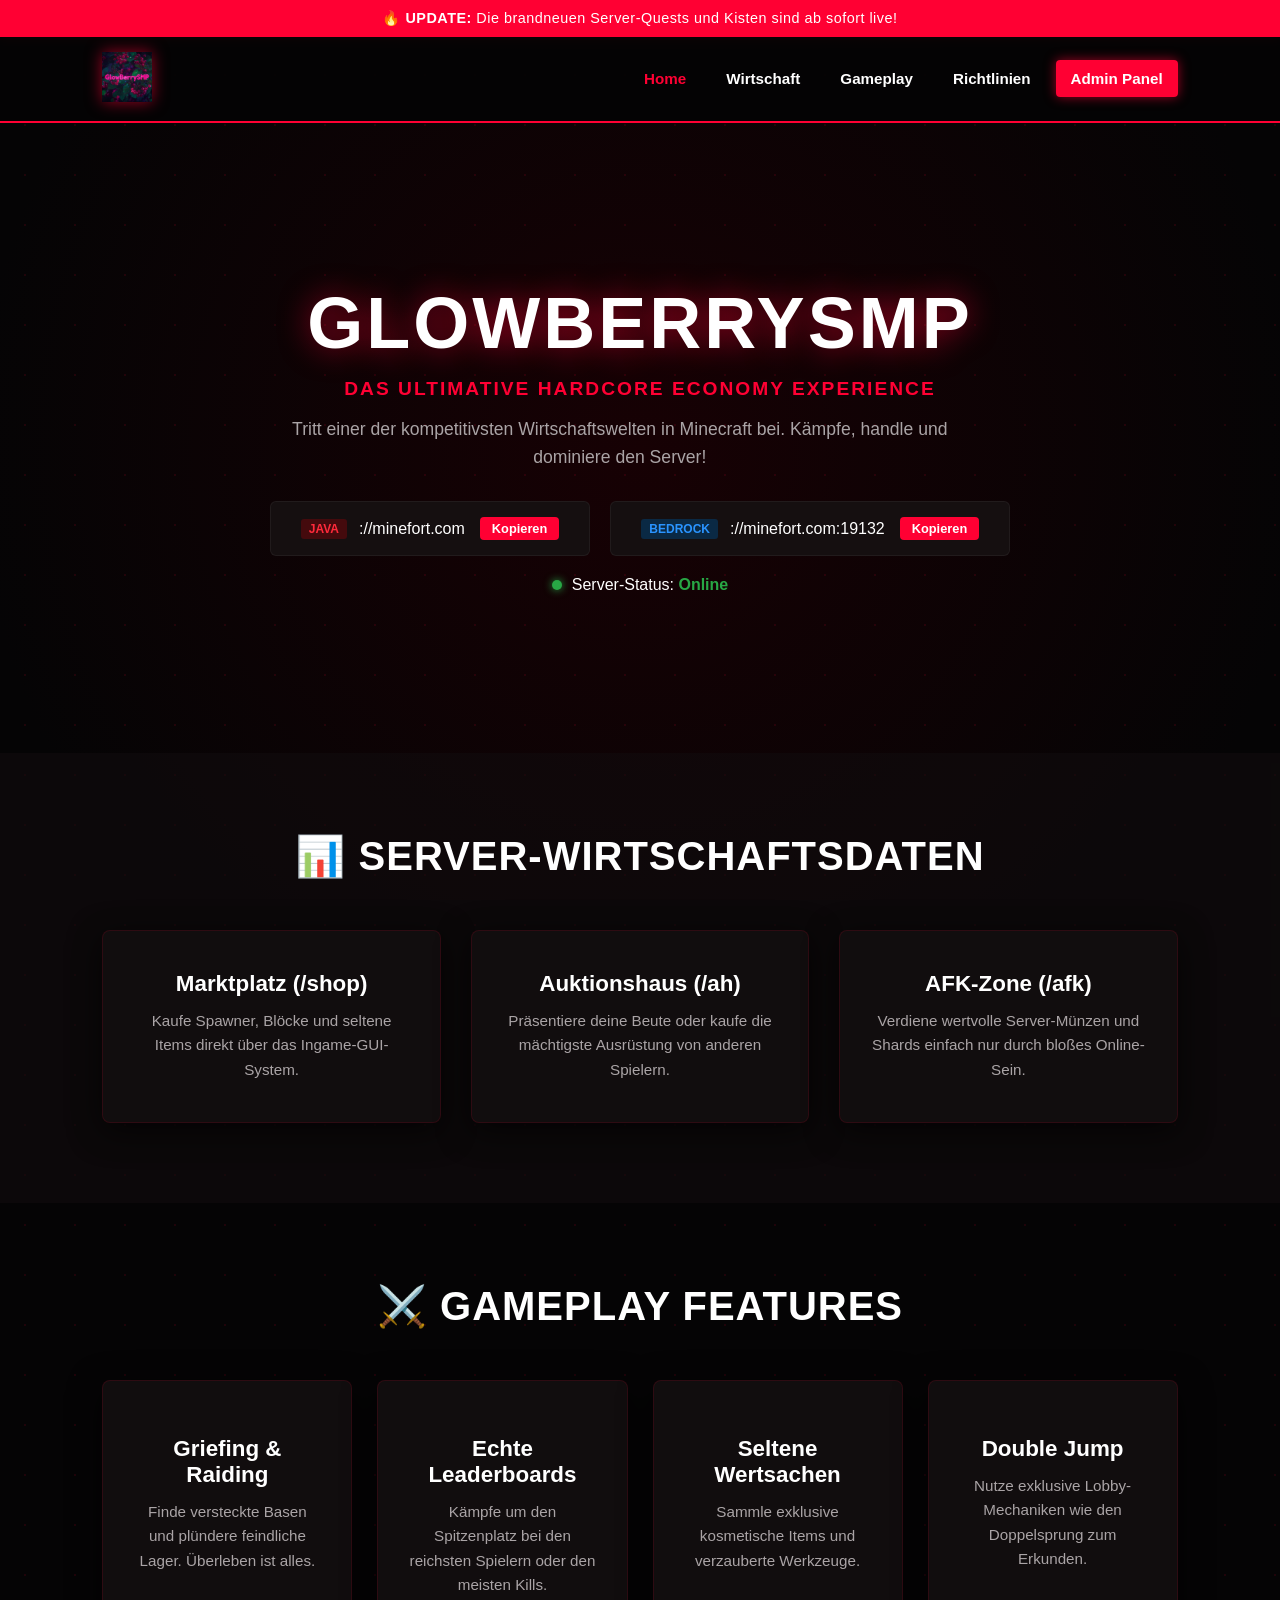
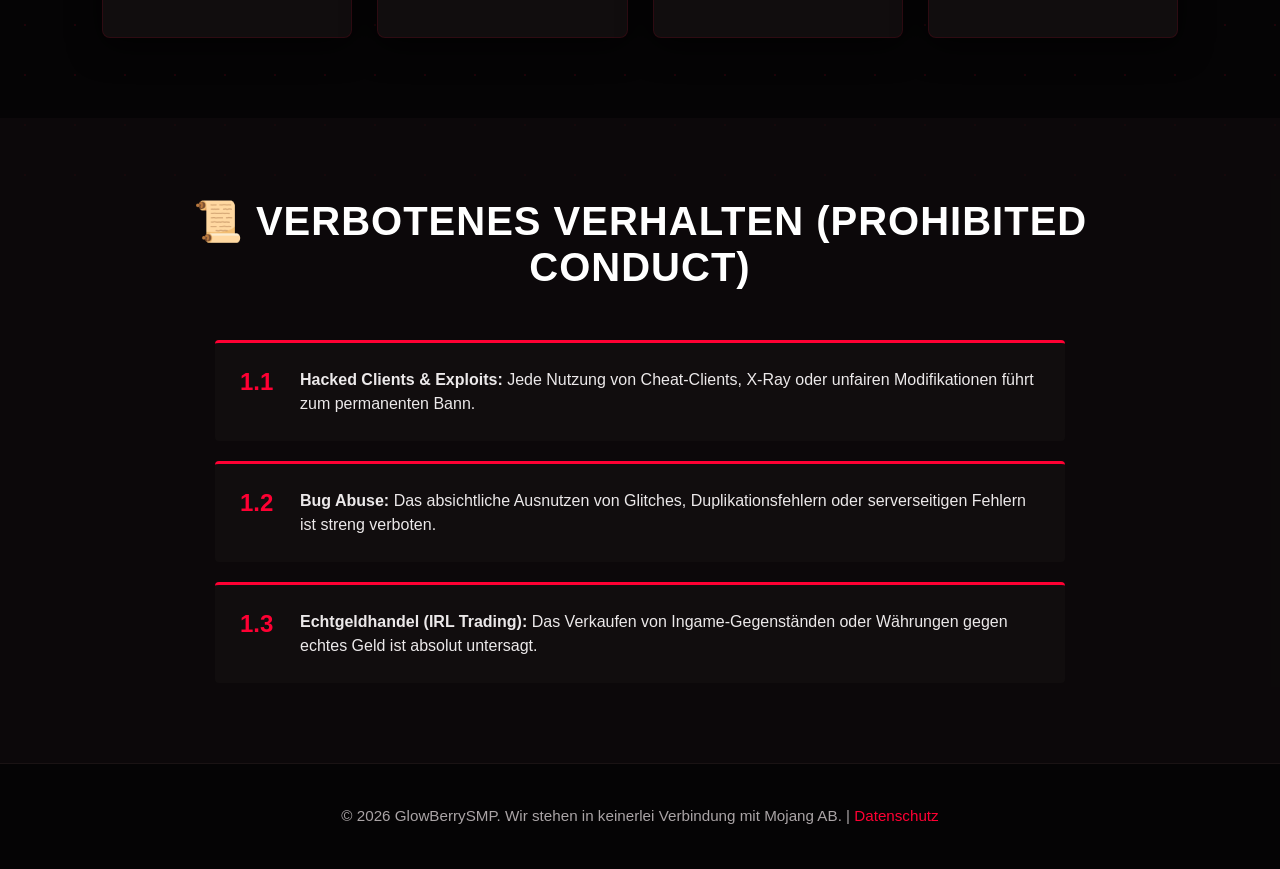
==== index.html @ 07fe0d87 "Update index.html" ====
<!DOCTYPE html>
<html lang="de">
<head>
    <meta charset="UTF-8">
    <meta name="viewport" content="width=device-width, initial-scale=1.0">
    <title>GlowBerrySMP | Offizielle Homepage</title>
    <link rel="shortcut icon" href="logo.png" type="image/png">
    <link rel="stylesheet" href="style.css">
    <link rel="stylesheet" href="https://cloudflare.com">
</head>
<body>

    <div class="bg-animation"></div>

    <!-- Dynamischer Ankündigungs-Banner -->
    <div class="top-announcement" id="liveAnnouncement">
        <span id="announcementText">🔥 <strong>UPDATE:</strong> Die brandneuen Server-Quests und Kisten sind ab sofort live!</span>
    </div>

    <!-- Navigation -->
    <nav class="navbar">
        <div class="logo">
            <img src="logo.png" alt="GlowBerrySMP Logo" class="logo-img">
        </div>
        <ul class="nav-links" id="navLinks">
            <li><a href="#home" class="active"><i class="fas fa-home"></i> Home</a></li>
            <li><a href="#economy"><i class="fas fa-gavel"></i> Wirtschaft</a></li>
            <li><a href="#features"><i class="fas fa-gamepad"></i> Gameplay</a></li>
            <li><a href="#regeln"><i class="fas fa-balance-scale"></i> Richtlinien</a></li>
            <li><a href="admin.html" class="admin-btn"><i class="fas fa-lock"></i> Admin Panel</a></li>
        </ul>
        <div class="menu-toggle" onclick="toggleMenu()"><i class="fas fa-bars"></i></div>
    </nav>

    <!-- Header / Home -->
    <header id="home" class="hero section">
        <div class="hero-content">
            <h1 class="glow-text">GLOWBERRYSMP</h1>
            <p class="subtitle">DAS ULTIMATIVE HARDCORE ECONOMY EXPERIENCE</p>
            <p class="desc">Tritt einer der kompetitivsten Wirtschaftswelten in Minecraft bei. Kämpfe, handle und dominiere den Server!</p>
            
            <div class="ip-container">
                <!-- Java Box -->
                <div class="ip-box" onclick="copyIP('java')">
                    <span class="version-label">JAVA</span>
                    <span id="display-ip-java"><i class="fas fa-desktop"></i> ://minefort.com</span>
                    <span class="copy-badge"><i class="fas fa-copy"></i> Kopieren</span>
                </div>
                
                <!-- Bedrock Box -->
                <div class="ip-box" onclick="copyIP('bedrock')">
                    <span class="version-label mobile-label">BEDROCK</span>
                    <span id="display-ip-bedrock"><i class="fas fa-mobile-alt"></i> ://minefort.com:19132</span>
                    <span class="copy-badge"><i class="fas fa-copy"></i> Kopieren</span>
                </div>
            </div>

            <div class="server-status-badge">
                <span class="status-dot online"></span>
                <span class="status-text">Server-Status: <strong style="color: #28a745;">Online</strong></span>
            </div>
        </div>
    </header>

    <!-- Wirtschaft Section -->
    <section id="economy" class="section bg-dark-eval">
        <h2 class="section-title">📊 Server-Wirtschaftsdaten</h2>
        <div class="grid-3">
            <div class="eco-card glow-card">
                <i class="fas fa-coins eco-icon"></i>
                <h3>Marktplatz (/shop)</h3>
                <p>Kaufe Spawner, Blöcke und seltene Items direkt über das Ingame-GUI-System.</p>
            </div>
            <div class="eco-card glow-card">
                <i class="fas fa-comments-dollar eco-icon"></i>
                <h3>Auktionshaus (/ah)</h3>
                <p>Präsentiere deine Beute oder kaufe die mächtigste Ausrüstung von anderen Spielern.</p>
            </div>
            <div class="eco-card glow-card">
                <i class="fas fa-hourglass-half eco-icon"></i>
                <h3>AFK-Zone (/afk)</h3>
                <p>Verdiene wertvolle Server-Münzen und Shards einfach nur durch bloßes Online-Sein.</p>
            </div>
        </div>
    </section>

    <!-- Gameplay Features -->
    <section id="features" class="section">
        <h2 class="section-title">⚔️ Gameplay Features</h2>
        <div class="grid-4">
            <div class="feature-card glow-card">
                <div class="icon-wrap"><i class="fas fa-skull"></i></div>
                <h3>Griefing & Raiding</h3>
                <p>Finde versteckte Basen und plündere feindliche Lager. Überleben ist alles.</p>
            </div>
            <div class="feature-card glow-card">
                <div class="icon-wrap"><i class="fas fa-crown"></i></div>
                <h3>Echte Leaderboards</h3>
                <p>Kämpfe um den Spitzenplatz bei den reichsten Spielern oder den meisten Kills.</p>
            </div>
            <div class="feature-card glow-card">
                <div class="icon-wrap"><i class="fas fa-gem"></i></div>
                <h3>Seltene Wertsachen</h3>
                <p>Sammle exklusive kosmetische Items und verzauberte Werkzeuge.</p>
            </div>
            <div class="feature-card glow-card">
                <div class="icon-wrap"><i class="fas fa-bolt"></i></div>
                <h3>Double Jump</h3>
                <p>Nutze exklusive Lobby-Mechaniken wie den Doppelsprung zum Erkunden.</p>
            </div>
        </div>
    </section>

    <!-- Richtlinien -->
    <section id="regeln" class="section bg-dark-eval">
        <h2 class="section-title">📜 Verbotenes Verhalten (Prohibited Conduct)</h2>
        <div class="law-list" id="liveRulesContainer">
            <div class="law-item">
                <div class="law-num">1.1</div>
                <div class="law-text"><strong>Hacked Clients & Exploits:</strong> Jede Nutzung von Cheat-Clients, X-Ray oder unfairen Modifikationen führt zum permanenten Bann.</div>
            </div>
            <div class="law-item">
                <div class="law-num">1.2</div>
                <div class="law-text"><strong>Bug Abuse:</strong> Das absichtliche Ausnutzen von Glitches, Duplikationsfehlern oder serverseitigen Fehlern ist streng verboten.</div>
            </div>
            <div class="law-item">
                <div class="law-num">1.3</div>
                <div class="law-text"><strong>Echtgeldhandel (IRL Trading):</strong> Das Verkaufen von Ingame-Gegenständen oder Währungen gegen echtes Geld ist absolut untersagt.</div>
            </div>
        </div>
    </section>

    <footer>
        <p>&copy; 2026 GlowBerrySMP. Wir stehen in keinerlei Verbindung mit Mojang AB. | <a href="#">Datenschutz</a></p>
    </footer>

    <script>
        let currentJavaIP = "://minefort.com";
        let currentBedrockIP = "://minefort.com:19132";
        let currentBedrockPort = "19132";

        window.addEventListener('DOMContentLoaded', () => {
            const savedBanner = localStorage.getItem('globalAnnouncement');
            if (savedBanner) { document.getElementById('announcementText').innerHTML = savedBanner; }

            const savedJavaIP = localStorage.getItem('serverJavaIP');
            if (savedJavaIP) { currentJavaIP = savedJavaIP; }
            document.getElementById('display-ip-java').innerHTML = `<i class="fas fa-desktop"></i> ${currentJavaIP}`;

            const savedBedrockIP = localStorage.getItem('serverBedrockIP');
            const savedBedrockPort = localStorage.getItem('serverBedrockPort');
            if (savedBedrockPort) { currentBedrockPort = savedBedrockPort; }
            if (savedBedrockIP) {
                currentBedrockIP = savedBedrockIP + ":" + currentBedrockPort;
            } else {
                currentBedrockIP = "://minefort.com:" + currentBedrockPort;
            }
            document.getElementById('display-ip-bedrock').innerHTML = `<i class="fas fa-mobile-alt"></i> ${currentBedrockIP}`;

            const savedRules = localStorage.getItem('serverRulesText');
            if (savedRules) { renderRules(JSON.parse(savedRules)); }
        });

        function renderRules(rulesArray) {
            const container = document.getElementById('liveRulesContainer');
            container.innerHTML = "";
            rulesArray.forEach((rule, index) => {
                if(rule.trim() !== "") {
                    let num = `1.${index + 1}`;
                    let text = rule;
                    if(rule.includes('|')) {
                        const parts = rule.split('|');
                        num = parts[0].trim();
                        text = parts[1].trim();
                    }
                    container.innerHTML += `
                        <div class="law-item">
                            <div class="law-num">${num}</div>
                            <div class="law-text">${text}</div>
                        </div>`;
                }
            });
        }

        function copyIP(type) {
            let textToCopy = type === 'java' ? currentJavaIP : currentBedrockIP;
            navigator.clipboard.writeText(textToCopy).then(() => {
                const eventTarget = event.currentTarget;
                const badge = eventTarget.querySelector('.copy-badge');
                badge.innerHTML = '<i class="fas fa-check"></i> Kopiert!';
                badge.style.background = '#28a745';
                setTimeout(() => {
                    badge.innerHTML = '<i class="fas fa-copy"></i> Kopieren';
                    badge.style.background = 'var(--primary-color)';
                }, 2000);
            });
        }

        function toggleMenu() { document.getElementById('navLinks').classList.toggle('active'); }
    </script>
</body>
</html>
---- style.css ----
/* --- DONUT-STYLE RED & BLACK GAMING SCHEME --- */
:root {
    --bg-color: #050405;
    --card-color: #110d0e;
    --primary-color: #ff0033; /* Reines, kraftvolles Gaming-Rot */
    --primary-glow: rgba(255, 0, 51, 0.6);
    --text-color: #ffffff;
    --text-muted: #aaa4a6;
}

* {
    margin: 0; padding: 0; box-sizing: border-box;
    font-family: 'Segoe UI', Roboto, Helvetica, Arial, sans-serif;
    scroll-behavior: smooth;
}

body { background-color: var(--bg-color); color: var(--text-color); overflow-x: hidden; }

/* DonutSMP Top Announcement Banner */
.top-announcement {
    background: var(--primary-color);
    color: #fff;
    text-align: center;
    padding: 10px 20px;
    font-size: 0.9rem;
    font-weight: 500;
    box-shadow: 0 2px 10px var(--primary-glow);
    letter-spacing: 0.5px;
}

/* Animierter Partikel-Hintergrund */
.bg-animation {
    position: fixed; top: 0; left: 0; width: 100%; height: 100%; z-index: -1;
    background: radial-gradient(circle at 50% 50%, #170104 0%, var(--bg-color) 85%);
}
.bg-animation::before {
    content: ''; position: absolute; width: 200%; height: 200%;
    background-image: radial-gradient(rgba(255, 0, 51, 0.1) 1.5px, transparent 0);
    background-size: 50px 50px; animation: moveBg 40s linear infinite;
}
@keyframes moveBg { 0% { transform: translate(0,0); } 100% { transform: translate(-50px, -50px); } }

/* Rote Glow & Titel-Effekte */
.glow-text { text-shadow: 0 0 30px var(--primary-glow); font-size: 4.5rem; font-weight: 900; letter-spacing: 3px; }
.glow-card {
    background: var(--card-color); border: 1px solid rgba(255, 0, 51, 0.12);
    box-shadow: 0 8px 32px rgba(0,0,0,0.7); transition: all 0.3s ease;
}
.glow-card:hover { border-color: var(--primary-color); box-shadow: 0 0 25px var(--primary-glow); transform: translateY(-5px); }

/* Navigation */
.navbar {
    display: flex; justify-content: space-between; align-items: center;
    padding: 15px 8%; background: rgba(5, 4, 5, 0.94);
    border-bottom: 2px solid var(--primary-color); position: sticky; top: 0; z-index: 100;
}
.logo-img { height: 50px; width: auto; filter: drop-shadow(0 0 8px var(--primary-glow)); }
.nav-links { display: flex; list-style: none; align-items: center; gap: 10px; }
.nav-links li a { color: var(--text-color); text-decoration: none; padding: 10px 15px; font-weight: 600; transition: 0.3s; font-size: 0.95rem; }
.nav-links li a:hover, .nav-links li a.active { color: var(--primary-color); }
.admin-btn { background: var(--primary-color); border-radius: 4px; box-shadow: 0 0 12px var(--primary-glow); }
.menu-toggle { display: none; font-size: 24px; cursor: pointer; }

/* Hero-Bereich */
.hero { height: 70vh; display: flex; align-items: center; justify-content: center; text-align: center; }
.subtitle { color: var(--primary-color); font-weight: 800; font-size: 1.2rem; margin: 10px 0; letter-spacing: 2px; }
.desc { color: var(--text-muted); margin-bottom: 30px; font-size: 1.1rem; max-width: 700px; }

/* IP Box Layout */
.ip-container { display: flex; gap: 20px; justify-content: center; flex-wrap: wrap; margin-bottom: 20px; }
.ip-box {
    background: #150f10; padding: 15px 30px; border-radius: 6px;
    display: inline-flex; align-items: center; cursor: pointer; border: 1px solid rgba(255,255,255,0.05); transition: 0.3s;
}
.ip-box:hover { border-color: var(--primary-color); background: #1f1618; }
.version-label { background: #440a0d; color: #ff2a3b; padding: 3px 8px; border-radius: 3px; font-size: 0.75rem; font-weight: bold; margin-right: 12px; }
.version-label.mobile-label { background: #0a2944; color: #2a94ff; }
.copy-badge { background: var(--primary-color); padding: 4px 12px; border-radius: 4px; margin-left: 15px; font-size: 0.8rem; font-weight: bold; }
.server-status-badge { margin-top: 20px; display: flex; justify-content: center; align-items: center; gap: 10px; }
.status-dot.online { width: 10px; height: 10px; background: #28a745; border-radius: 50%; box-shadow: 0 0 8px #28a745; }

/* Grids & Sektionen */
.section { padding: 80px 8%; }
.bg-dark-eval { background: rgba(17, 13, 14, 0.6); }
.section-title { text-align: center; font-size: 2.5rem; font-weight: 800; margin-bottom: 50px; text-transform: uppercase; letter-spacing: 1px; }
.grid-3 { display: grid; grid-template-columns: repeat(auto-fit, minmax(280px, 1fr)); gap: 30px; }
.grid-4 { display: grid; grid-template-columns: repeat(auto-fit, minmax(220px, 1fr)); gap: 25px; }

/* Wirtschaft & Features */
.eco-card, .feature-card { padding: 40px 30px; border-radius: 8px; text-align: center; }
.eco-icon { font-size: 3rem; color: var(--primary-color); margin-bottom: 20px; filter: drop-shadow(0 0 10px var(--primary-glow)); }
.icon-wrap { font-size: 2.5rem; color: var(--primary-color); margin-bottom: 15px; }
h3 { font-size: 1.4rem; margin-bottom: 12px; font-weight: 700; }
p { color: var(--text-muted); font-size: 0.95rem; line-height: 1.6; }

/* Donut-Style Store Items */
.store-item { padding: 40px 30px; border-radius: 8px; text-align: center; position: relative; }
.store-icon { font-size: 3.5rem; color: var(--primary-color); margin-bottom: 20px; }
.store-badge { position: absolute; top: 15px; right: 15px; background: gold; color: #000; font-size: 0.75rem; font-weight: 900; padding: 3px 8px; border-radius: 3px; text-transform: uppercase; }
.btn-store { width: 100%; margin-top: 25px; background: transparent; border: 2px solid var(--primary-color); box-shadow: none; }
.btn-store:hover { background: var(--primary-color); box-shadow: 0 0 15px var(--primary-glow); }

/* Richtlinien-Liste */
.law-list { max-width: 850px; margin: 0 auto; display: flex; flex-direction: column; gap: 20px; }
.law-item { display: flex; align-items: flex-start; background: var(--card-color); border-top: 3px solid var(--primary-color); padding: 25px; border-radius: 4px; }
.law-num { font-size: 1.5rem; font-weight: 900; color: var(--primary-color); width: 60px; min-width: 60px; }
.law-text { font-size: 1rem; color: #ece9ea; line-height: 1.5; }

/* Buttons & Footer */
.btn { background: var(--primary-color); border: none; color: white; padding: 12px 28px; font-weight: bold; border-radius: 4px; cursor: pointer; text-decoration: none; box-shadow: 0 4px 14px var(--primary-glow); transition: 0.2s; }
.btn:hover { filter: brightness(1.2); }
footer { text-align: center; padding: 40px; border-top: 1px solid #1a1314; color: var(--text-muted); font-size: 0.85rem; }
footer a { color: var(--primary-color); text-decoration: none; }

/* Admin Panel */
.admin-body { display: flex; background: #040304; }
.hidden { display: none !important; }
.login-wrapper { position: fixed; top:0; left:0; width:100vw; height:100vh; background:#050405; display:flex; align-items:center; justify-content:center; z-index:1000; }
.login-box { padding: 40px; border-radius: 6px; width:100%; max-width:400px; text-align:center; }
.input-group { text-align: left; margin: 20px 0; }
.input-group label { display: block; margin-bottom: 8px; color: var(--text-muted); }
.admin-input { width: 100%; padding: 12px; background: #150f10; border: 1px solid rgba(255,255,255,0.08); color: white; border-radius: 4px; margin-bottom: 15px; }
.admin-input:focus { border-color: var(--primary-color); outline: none; box-shadow: 0 0 8px var(--primary-glow); }
.error-text { color: var(--primary-color); margin-top: 15px; font-weight: bold; }
.admin-container { display: flex; width: 100%; min-height: 100vh; }
.admin-sidebar { width: 260px; background: #0e0a0b; padding: 30px 20px; border-right: 1px solid #191213; display: flex; flex-direction: column; }
.sidebar-title { font-size: 20px; font-weight: bold; margin-bottom: 40px; text-align: center; }
.sidebar-title span { color: var(--primary-color); }
.sidebar-menu { list-style: none; flex-grow: 1; }
.sidebar-menu li { padding: 15px; border-radius: 4px; cursor: pointer; margin-bottom: 8px; color: var(--text-muted); transition: 0.2s; }
.sidebar-menu li:hover, .sidebar-menu li.active { background: rgba(255, 0, 51, 0.08); color: white; border-left: 4px solid var(--primary-color); }
.admin-content { flex-grow: 1; padding: 50px; background: #050405; }
.form-container { padding: 30px; border-radius: 6px; max-width: 600px; }

/* Responsive Design */
@media (max-width: 900px) {
    .menu-toggle { display: block; }
    .nav-links {
        display: none; position: absolute; top: 70px; left: 0; width: 100%;
        background: #050405; flex-direction: column; text-align: center; padding: 20px 0;
        border-bottom: 2px solid var(--primary-color);
    }
    .nav-links.active { display: flex; }
    .glow-text { font-size: 2.8rem; }
    .admin-container { flex-direction: column; }
    .admin-sidebar { width: 100%; min-height: auto; }
}


---

### 🎨 Wichtig: CSS-Ergänzung am Ende der `style.css` anfügen
Damit das neue, integrierte Admin-Fenster perfekt dargestellt wird, kopiere bitte diese Zeilen und füge sie **ganz unten am Ende deiner bestehenden `style.css`** hinzu:

```css
/* --- LIVE ADMIN OVERLAY SYSTEM --- */
.modal-overlay {
    position: fixed; top: 0; left: 0; width: 100vw; height: 100vh;
    background: rgba(0,0,0,0.85); backdrop-filter: blur(10px);
    display: none; align-items: center; justify-content: center; z-index: 2000;
}
.modal-close {
    position: absolute; top: 15px; right: 20px; font-size: 30px;
    color: var(--text-muted); cursor: pointer; transition: 0.2s;
}
.modal-close:hover { color: var(--primary-color); }
.modal-dashboard {
    width: 90%; max-width: 850px; padding: 45px; border-radius: 8px; position: relative;
}
.admin-grid {
    display: grid; grid-template-columns: 200px 1fr; gap: 30px; margin-top: 25px;
}
.admin-panel-menu {
    display: flex; flex-direction: column; gap: 10px; border-right: 1px solid rgba(255,255,255,0.05); padding-right: 20px;
}
.admin-menu-btn {
    background: #151112; border: 1px solid rgba(255,255,255,0.05); color: var(--text-muted);
    padding: 12px; border-radius: 4px; cursor: pointer; text-align: left; font-weight: bold; transition: 0.2s;
}
.admin-menu-btn:hover, .admin-menu-btn.active {
    background: var(--primary-color); color: white; border-color: var(--primary-color); box-shadow: 0 0 10px var(--primary-glow);
}
.admin-panel-content h3 { font-size: 1.1rem; color: #fff; margin-bottom: 10px; }
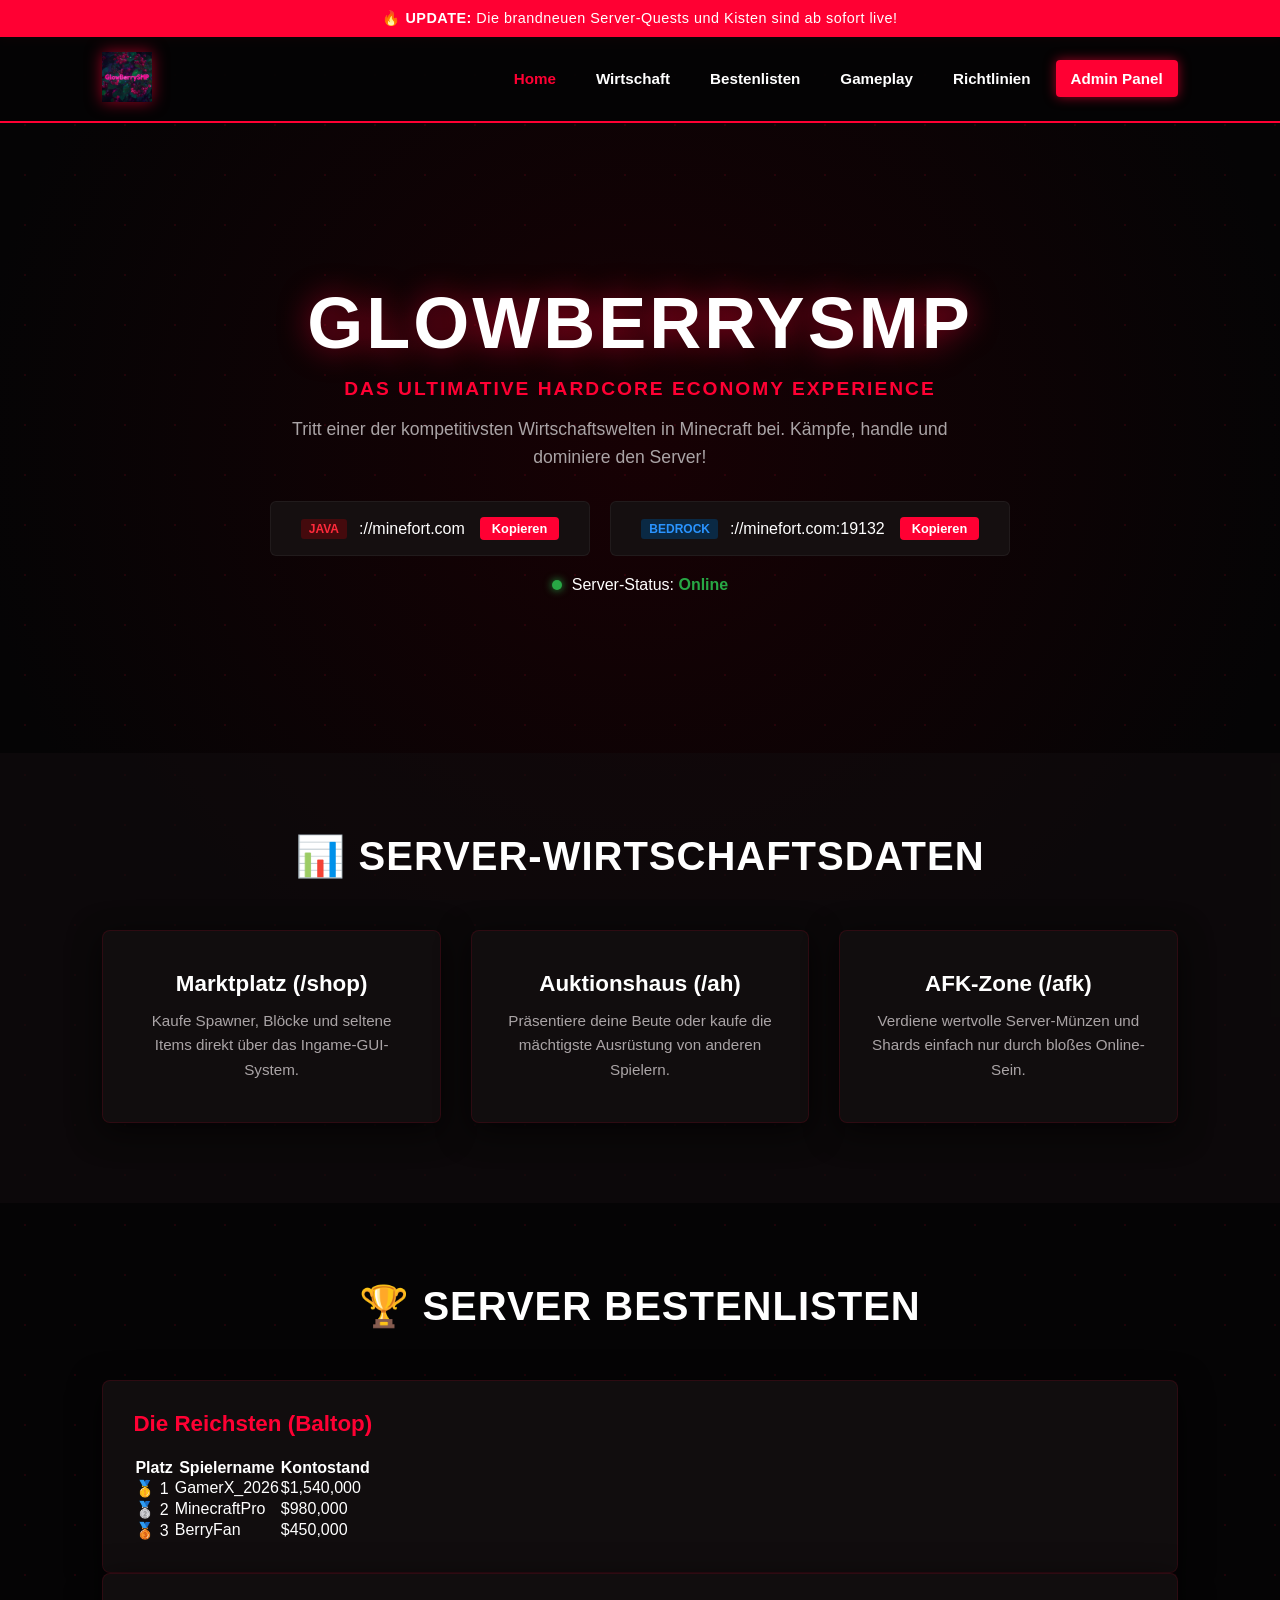
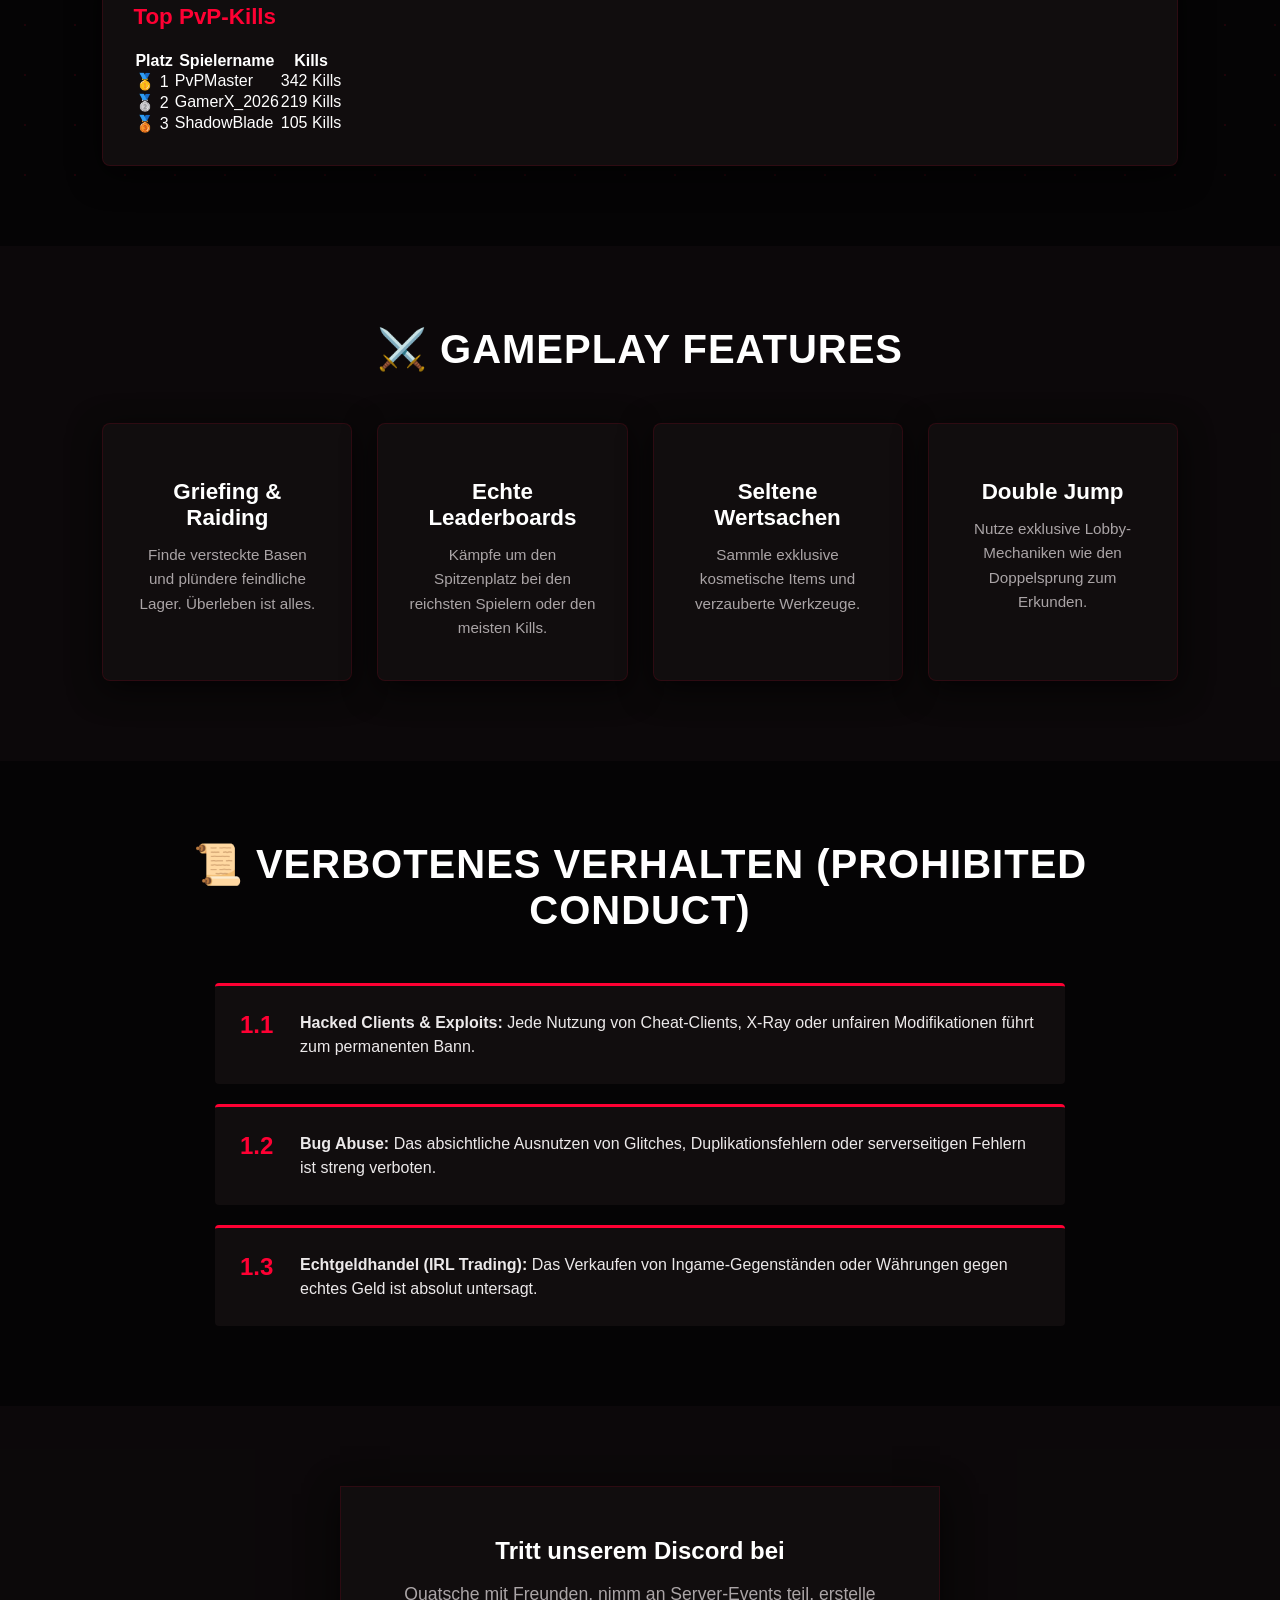
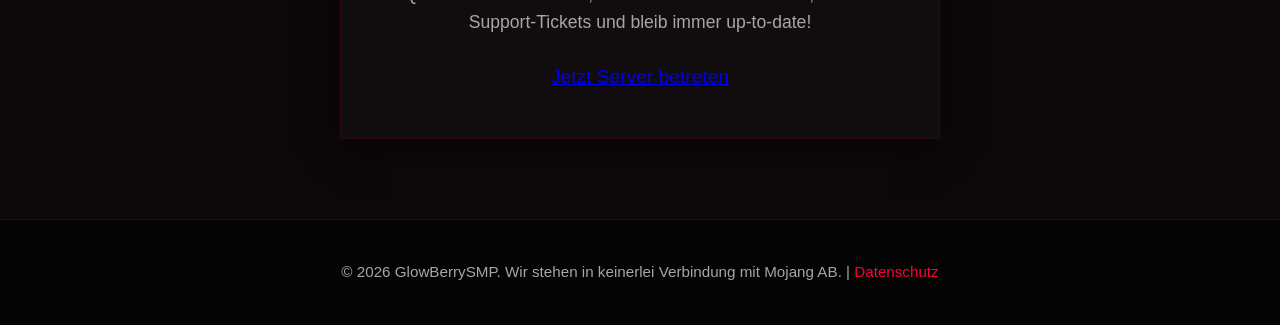
==== commit cee2af83: "Update index.html" ====
--- a/index.html
+++ b/index.html
@@ -25,6 +25,7 @@
         <ul class="nav-links" id="navLinks">
             <li><a href="#home" class="active"><i class="fas fa-home"></i> Home</a></li>
             <li><a href="#economy"><i class="fas fa-gavel"></i> Wirtschaft</a></li>
+            <li><a href="#leaderboards"><i class="fas fa-trophy"></i> Bestenlisten</a></li>
             <li><a href="#features"><i class="fas fa-gamepad"></i> Gameplay</a></li>
             <li><a href="#regeln"><i class="fas fa-balance-scale"></i> Richtlinien</a></li>
             <li><a href="admin.html" class="admin-btn"><i class="fas fa-lock"></i> Admin Panel</a></li>
@@ -84,8 +85,54 @@
         </div>
     </section>
 
+    <!-- 🏆 BRANDNEUE LEADERBOARDS SEKTION (Dynamisch verwaltbar) -->
+    <section id="leaderboards" class="section">
+        <h2 class="section-title">🏆 Server Bestenlisten</h2>
+        <div class="grid-2">
+            <!-- Tabelle 1: Reichste Spieler -->
+            <div class="glow-card" style="padding: 30px; border-radius: 8px;">
+                <h3 style="margin-bottom: 20px; color: var(--primary-color);"><i class="fas fa-money-bill-wave"></i> Die Reichsten (Baltop)</h3>
+                <table class="leaderboard-table">
+                    <thead>
+                        <tr>
+                            <th>Platz</th>
+                            <th>Spielername</th>
+                            <th>Kontostand</th>
+                        </tr>
+                    </thead>
+                    <tbody id="baltop-list">
+                        <!-- Standard-Einträge -->
+                        <tr><td>🥇 1</td><td>GamerX_2026</td><td>$1,540,000</td></tr>
+                        <tr><td>🥈 2</td><td>MinecraftPro</td><td>$980,000</td></tr>
+                        <tr><td>🥉 3</td><td>BerryFan</td><td>$450,000</td></tr>
+                    </tbody>
+                </table>
+            </div>
+
+            <!-- Tabelle 2: Meiste Kills -->
+            <div class="glow-card" style="padding: 30px; border-radius: 8px;">
+                <h3 style="margin-bottom: 20px; color: var(--primary-color);"><i class="fas fa-skull-crossbones"></i> Top PvP-Kills</h3>
+                <table class="leaderboard-table">
+                    <thead>
+                        <tr>
+                            <th>Platz</th>
+                            <th>Spielername</th>
+                            <th>Kills</th>
+                        </tr>
+                    </thead>
+                    <tbody id="killtop-list">
+                        <!-- Standard-Einträge -->
+                        <tr><td>🥇 1</td><td>PvPMaster</td><td>342 Kills</td></tr>
+                        <tr><td>🥈 2</td><td>GamerX_2026</td><td>219 Kills</td></tr>
+                        <tr><td>🥉 3</td><td>ShadowBlade</td><td>105 Kills</td></tr>
+                    </tbody>
+                </table>
+            </div>
+        </div>
+    </section>
+
     <!-- Gameplay Features -->
-    <section id="features" class="section">
+    <section id="features" class="section bg-dark-eval">
         <h2 class="section-title">⚔️ Gameplay Features</h2>
         <div class="grid-4">
             <div class="feature-card glow-card">
@@ -112,7 +159,7 @@
     </section>
 
     <!-- Richtlinien -->
-    <section id="regeln" class="section bg-dark-eval">
+    <section id="regeln" class="section">
         <h2 class="section-title">📜 Verbotenes Verhalten (Prohibited Conduct)</h2>
         <div class="law-list" id="liveRulesContainer">
             <div class="law-item">
@@ -130,6 +177,16 @@
         </div>
     </section>
 
+    <!-- Discord Sektion (DEIN ECHTER LINK FEST VERKNÜPFT) -->
+    <section id="discord" class="section bg-dark-eval" style="text-align: center;">
+        <div class="discord-widget glow-card" style="max-width: 600px; margin: 0 auto; padding: 50px;">
+            <i class="fab fa-discord fa-5x" style="color: #5865F2; margin-bottom: 20px; filter: drop-shadow(0 0 15px rgba(88,101,242,0.4));"></i>
+            <h2>Tritt unserem Discord bei</h2>
+            <p style="margin: 15px 0 30px; color: var(--text-muted); font-size: 1.1rem;">Quatsche mit Freunden, nimm an Server-Events teil, erstelle Support-Tickets und bleib immer up-to-date!</p>
+            <a href="https://discord.gg" target="_blank" class="discord-btn" style="font-size: 1.2rem; padding: 15px 40px;">Jetzt Server betreten</a>
+        </div>
+    </section>
+
     <footer>
         <p>&copy; 2026 GlowBerrySMP. Wir stehen in keinerlei Verbindung mit Mojang AB. | <a href="#">Datenschutz</a></p>
     </footer>
@@ -140,63 +197,3 @@
         let currentBedrockPort = "19132";
 
         window.addEventListener('DOMContentLoaded', () => {
-            const savedBanner = localStorage.getItem('globalAnnouncement');
-            if (savedBanner) { document.getElementById('announcementText').innerHTML = savedBanner; }
-
-            const savedJavaIP = localStorage.getItem('serverJavaIP');
-            if (savedJavaIP) { currentJavaIP = savedJavaIP; }
-            document.getElementById('display-ip-java').innerHTML = `<i class="fas fa-desktop"></i> ${currentJavaIP}`;
-
-            const savedBedrockIP = localStorage.getItem('serverBedrockIP');
-            const savedBedrockPort = localStorage.getItem('serverBedrockPort');
-            if (savedBedrockPort) { currentBedrockPort = savedBedrockPort; }
-            if (savedBedrockIP) {
-                currentBedrockIP = savedBedrockIP + ":" + currentBedrockPort;
-            } else {
-                currentBedrockIP = "://minefort.com:" + currentBedrockPort;
-            }
-            document.getElementById('display-ip-bedrock').innerHTML = `<i class="fas fa-mobile-alt"></i> ${currentBedrockIP}`;
-
-            const savedRules = localStorage.getItem('serverRulesText');
-            if (savedRules) { renderRules(JSON.parse(savedRules)); }
-        });
-
-        function renderRules(rulesArray) {
-            const container = document.getElementById('liveRulesContainer');
-            container.innerHTML = "";
-            rulesArray.forEach((rule, index) => {
-                if(rule.trim() !== "") {
-                    let num = `1.${index + 1}`;
-                    let text = rule;
-                    if(rule.includes('|')) {
-                        const parts = rule.split('|');
-                        num = parts[0].trim();
-                        text = parts[1].trim();
-                    }
-                    container.innerHTML += `
-                        <div class="law-item">
-                            <div class="law-num">${num}</div>
-                            <div class="law-text">${text}</div>
-                        </div>`;
-                }
-            });
-        }
-
-        function copyIP(type) {
-            let textToCopy = type === 'java' ? currentJavaIP : currentBedrockIP;
-            navigator.clipboard.writeText(textToCopy).then(() => {
-                const eventTarget = event.currentTarget;
-                const badge = eventTarget.querySelector('.copy-badge');
-                badge.innerHTML = '<i class="fas fa-check"></i> Kopiert!';
-                badge.style.background = '#28a745';
-                setTimeout(() => {
-                    badge.innerHTML = '<i class="fas fa-copy"></i> Kopieren';
-                    badge.style.background = 'var(--primary-color)';
-                }, 2000);
-            });
-        }
-
-        function toggleMenu() { document.getElementById('navLinks').classList.toggle('active'); }
-    </script>
-</body>
-</html>
--- a/style.css
+++ b/style.css
@@ -181,3 +181,6 @@
     background: var(--primary-color); color: white; border-color: var(--primary-color); box-shadow: 0 0 10px var(--primary-glow);
 }
 .admin-panel-content h3 { font-size: 1.1rem; color: #fff; margin-bottom: 10px; }
+
+.admin-menu-li { padding: 15px; border-radius: 4px; cursor: pointer; margin-bottom: 8px; color: var(--text-muted); transition: 0.2s; }
+.admin-menu-li:hover, .admin-menu-li.active { background: rgba(255, 0, 51, 0.08); color: white; border-left: 4px solid var(--primary-color); }
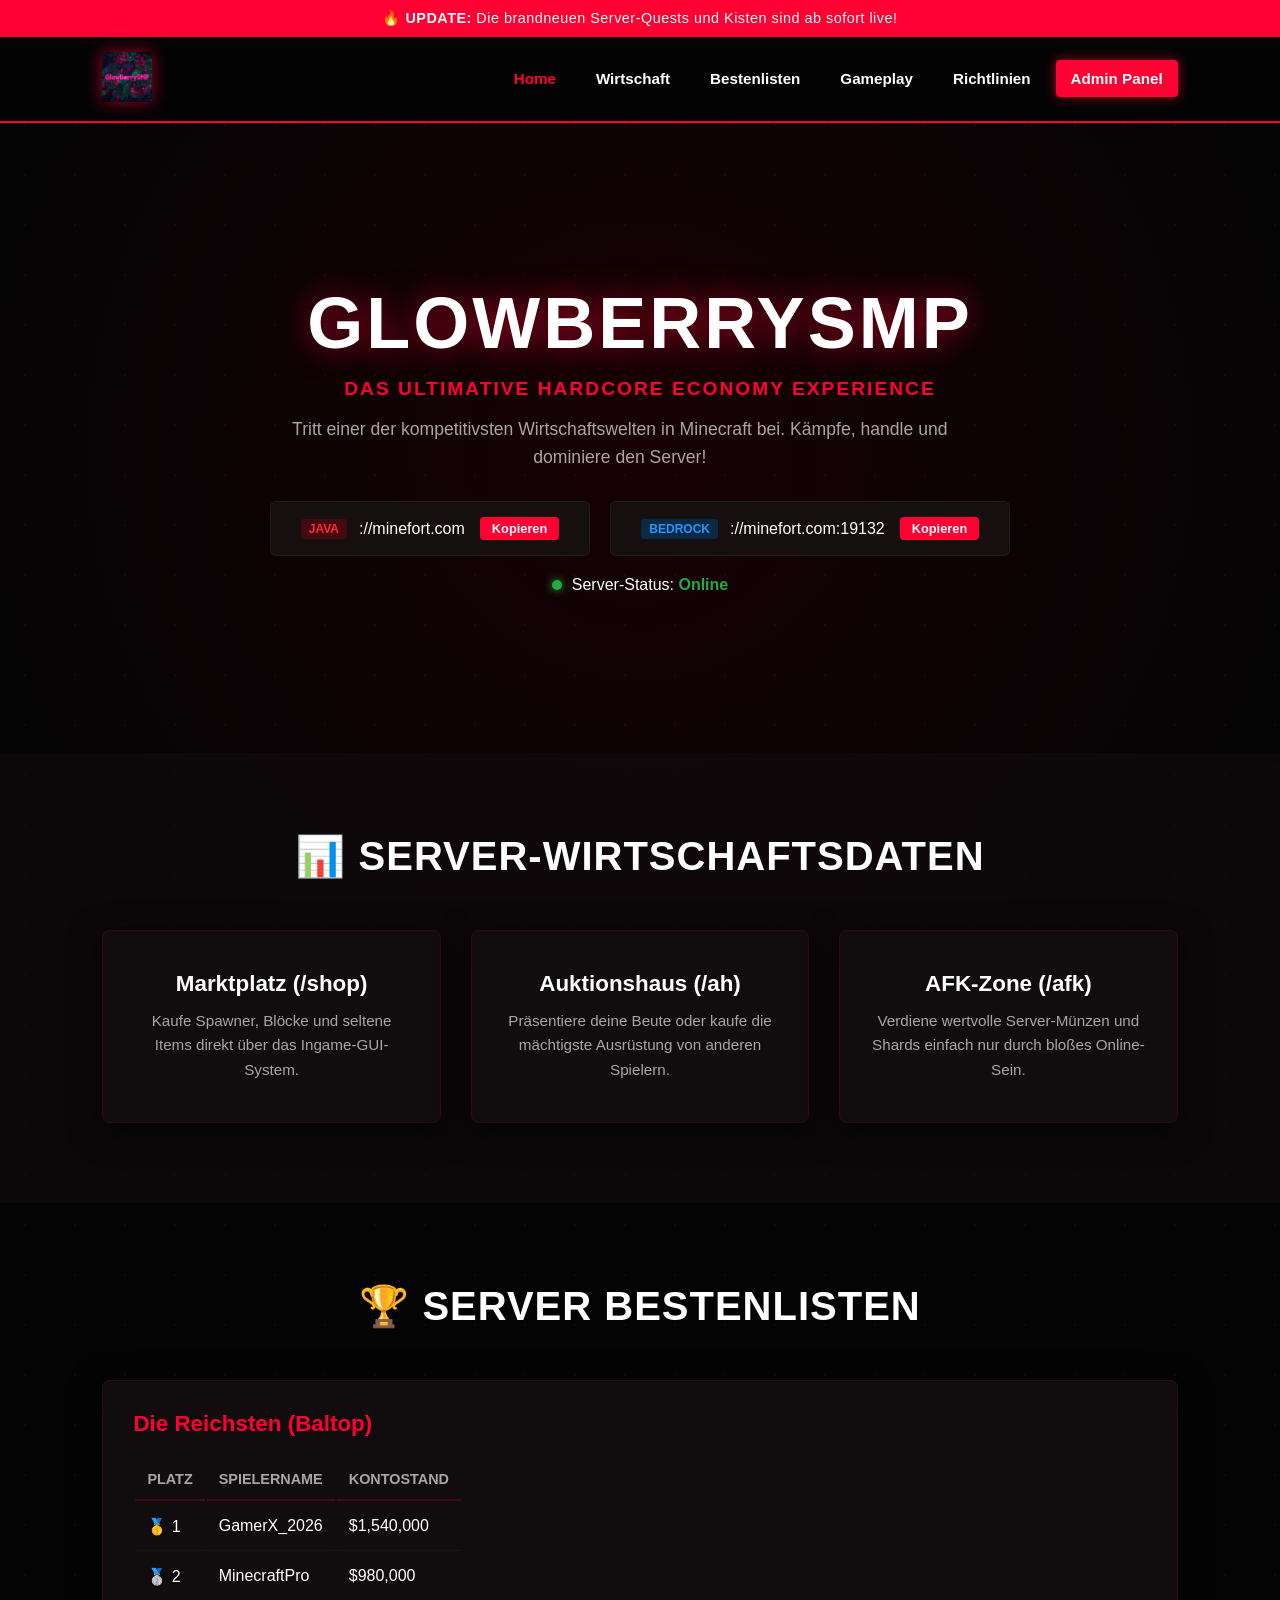
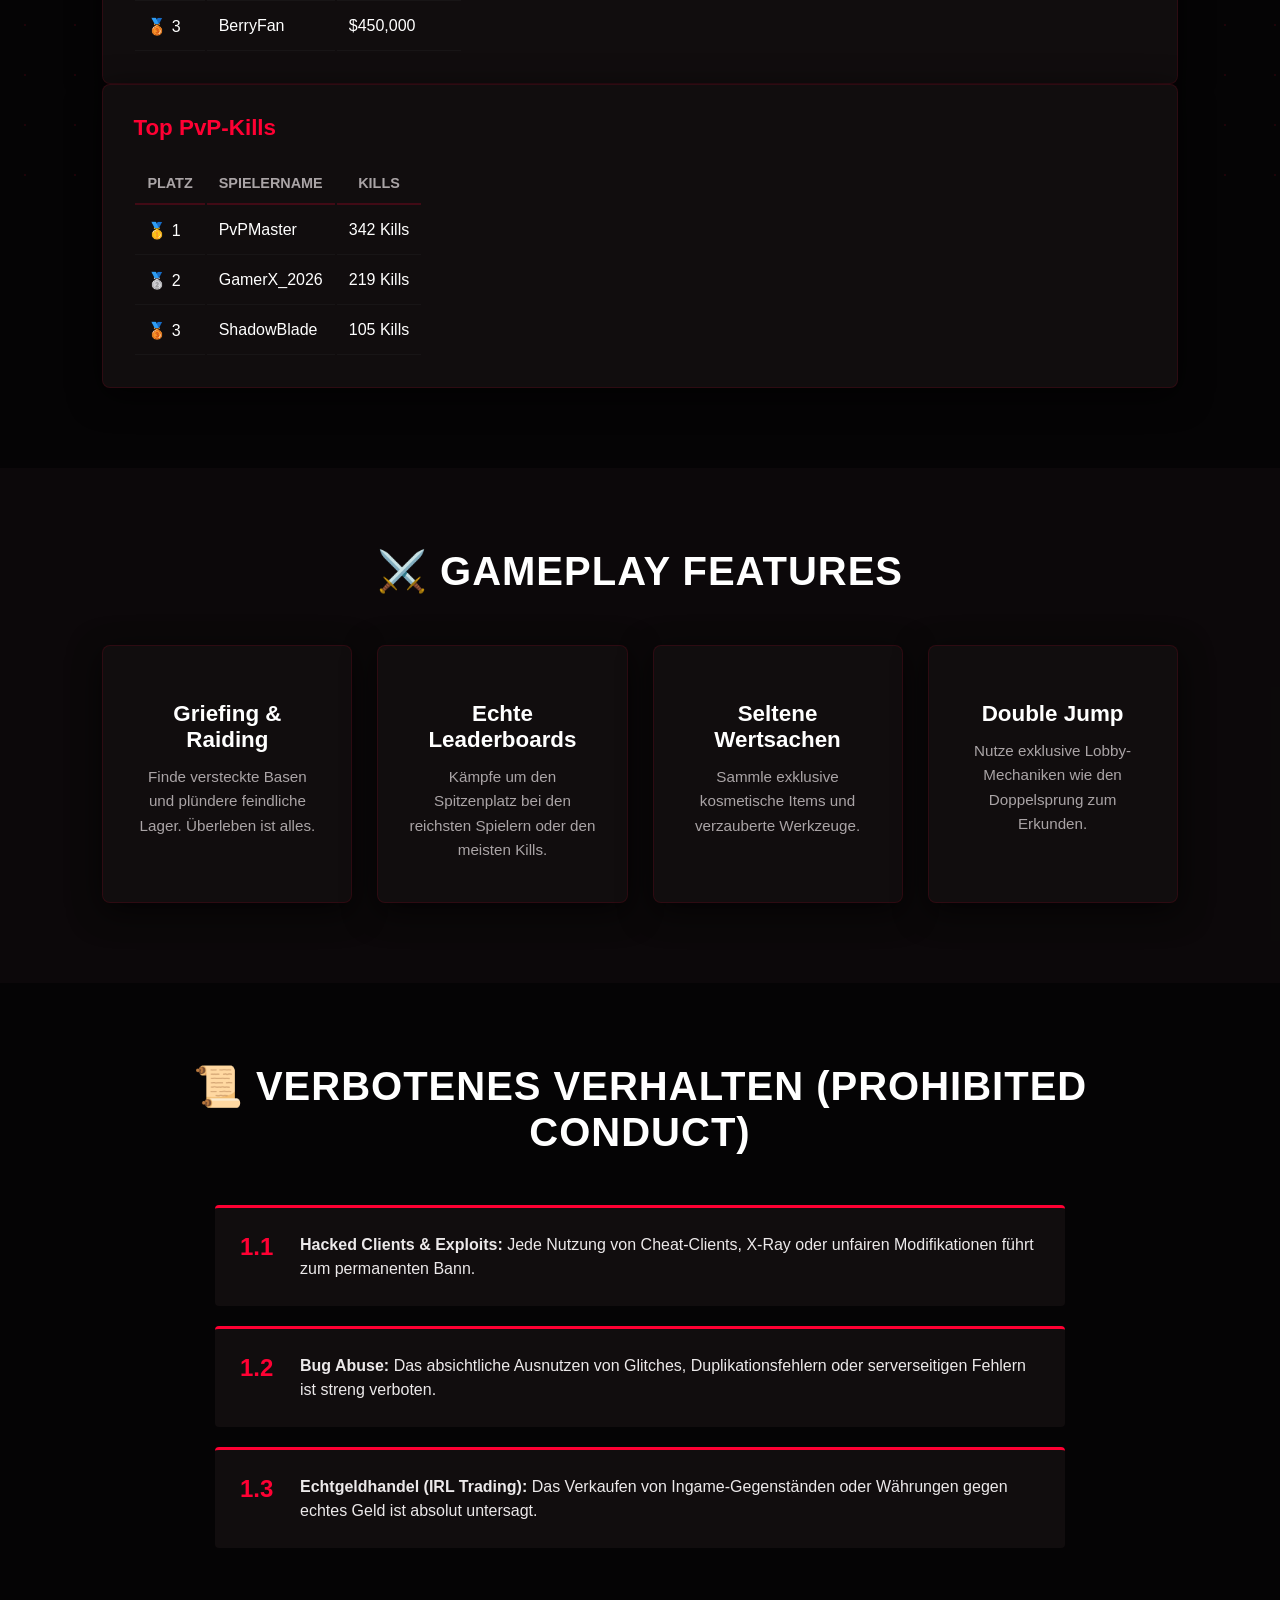
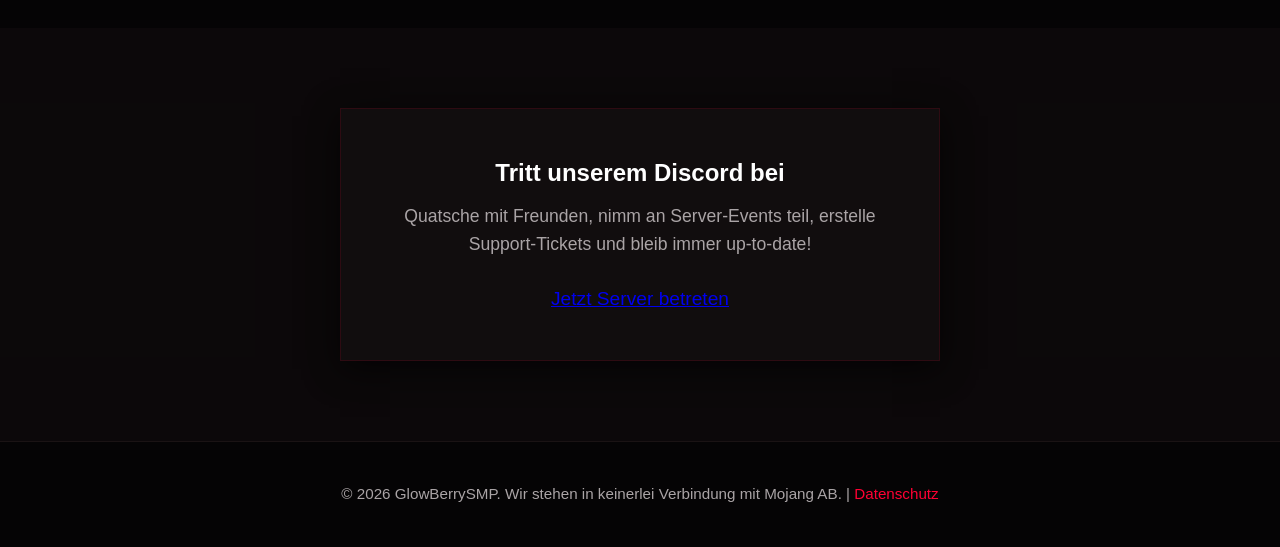
==== commit 09d27e08: "Update index.html" ====
--- a/index.html
+++ b/index.html
@@ -183,7 +183,7 @@
             <i class="fab fa-discord fa-5x" style="color: #5865F2; margin-bottom: 20px; filter: drop-shadow(0 0 15px rgba(88,101,242,0.4));"></i>
             <h2>Tritt unserem Discord bei</h2>
             <p style="margin: 15px 0 30px; color: var(--text-muted); font-size: 1.1rem;">Quatsche mit Freunden, nimm an Server-Events teil, erstelle Support-Tickets und bleib immer up-to-date!</p>
-            <a href="https://discord.gg" target="_blank" class="discord-btn" style="font-size: 1.2rem; padding: 15px 40px;">Jetzt Server betreten</a>
+            <a href="discord.gg/YRvDmmNPUN" target="_blank" class="discord-btn" style="font-size: 1.2rem; padding: 15px 40px;">Jetzt Server betreten</a>
         </div>
     </section>
 
--- a/style.css
+++ b/style.css
@@ -184,3 +184,33 @@
 
 .admin-menu-li { padding: 15px; border-radius: 4px; cursor: pointer; margin-bottom: 8px; color: var(--text-muted); transition: 0.2s; }
 .admin-menu-li:hover, .admin-menu-li.active { background: rgba(255, 0, 51, 0.08); color: white; border-left: 4px solid var(--primary-color); }
+
+---
+
+### 🎨 CSS-Ergänzung für die Tabellen
+Füge diese Zeilen für die schicken Tabellenzeilen einfach **ganz unten am Ende deiner `style.css`** auf GitHub an:
+
+```css
+/* --- LEADERBOARD DESIGN --- */
+.leaderboard-table {
+    width: 100%;
+    border-collapse: collapse;
+    margin-top: 10px;
+    text-align: left;
+}
+.leaderboard-table th {
+    padding: 12px;
+    color: var(--text-muted);
+    border-bottom: 2px solid rgba(255, 0, 51, 0.2);
+    font-size: 0.9rem;
+    text-transform: uppercase;
+}
+.leaderboard-table td {
+    padding: 14px 12px;
+    border-bottom: 1px solid rgba(255, 255, 255, 0.03);
+    font-size: 1rem;
+    font-weight: 500;
+}
+.leaderboard-table tr:hover {
+    background: rgba(255, 0, 51, 0.03);
+}
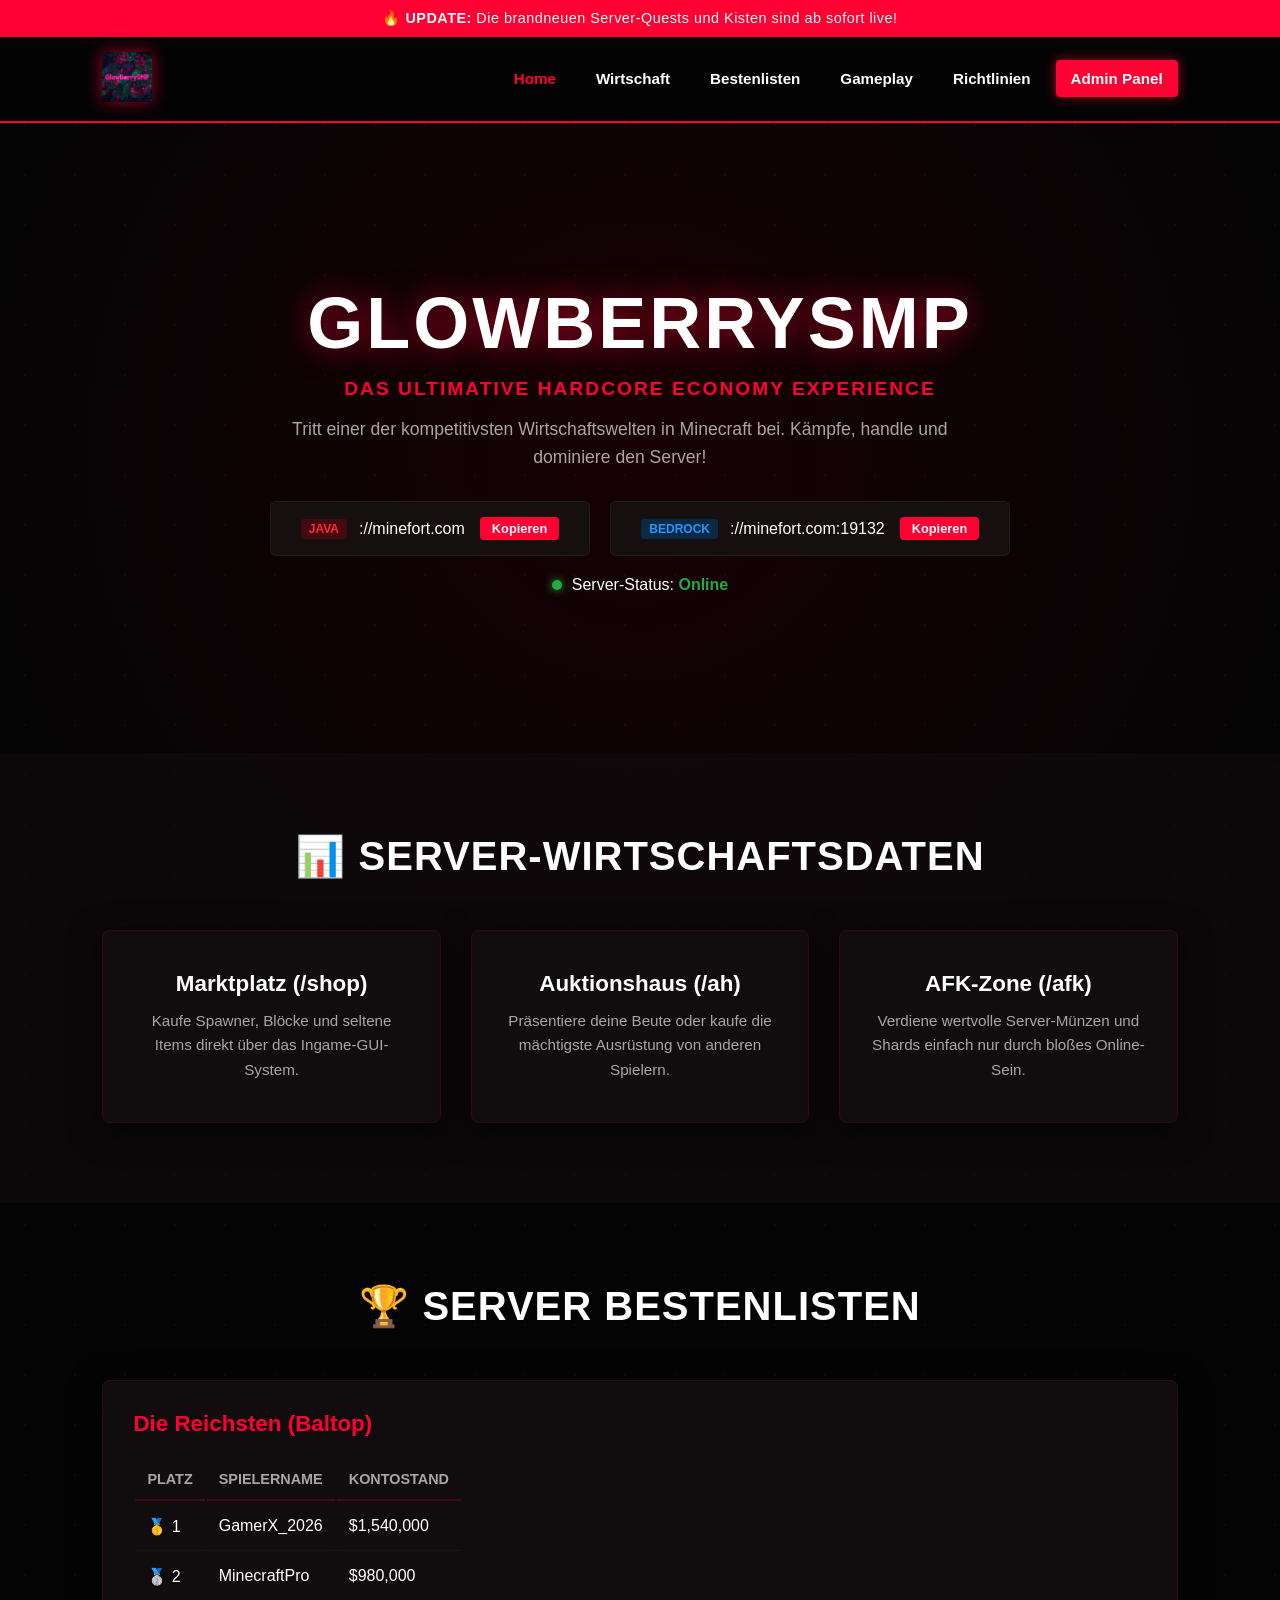
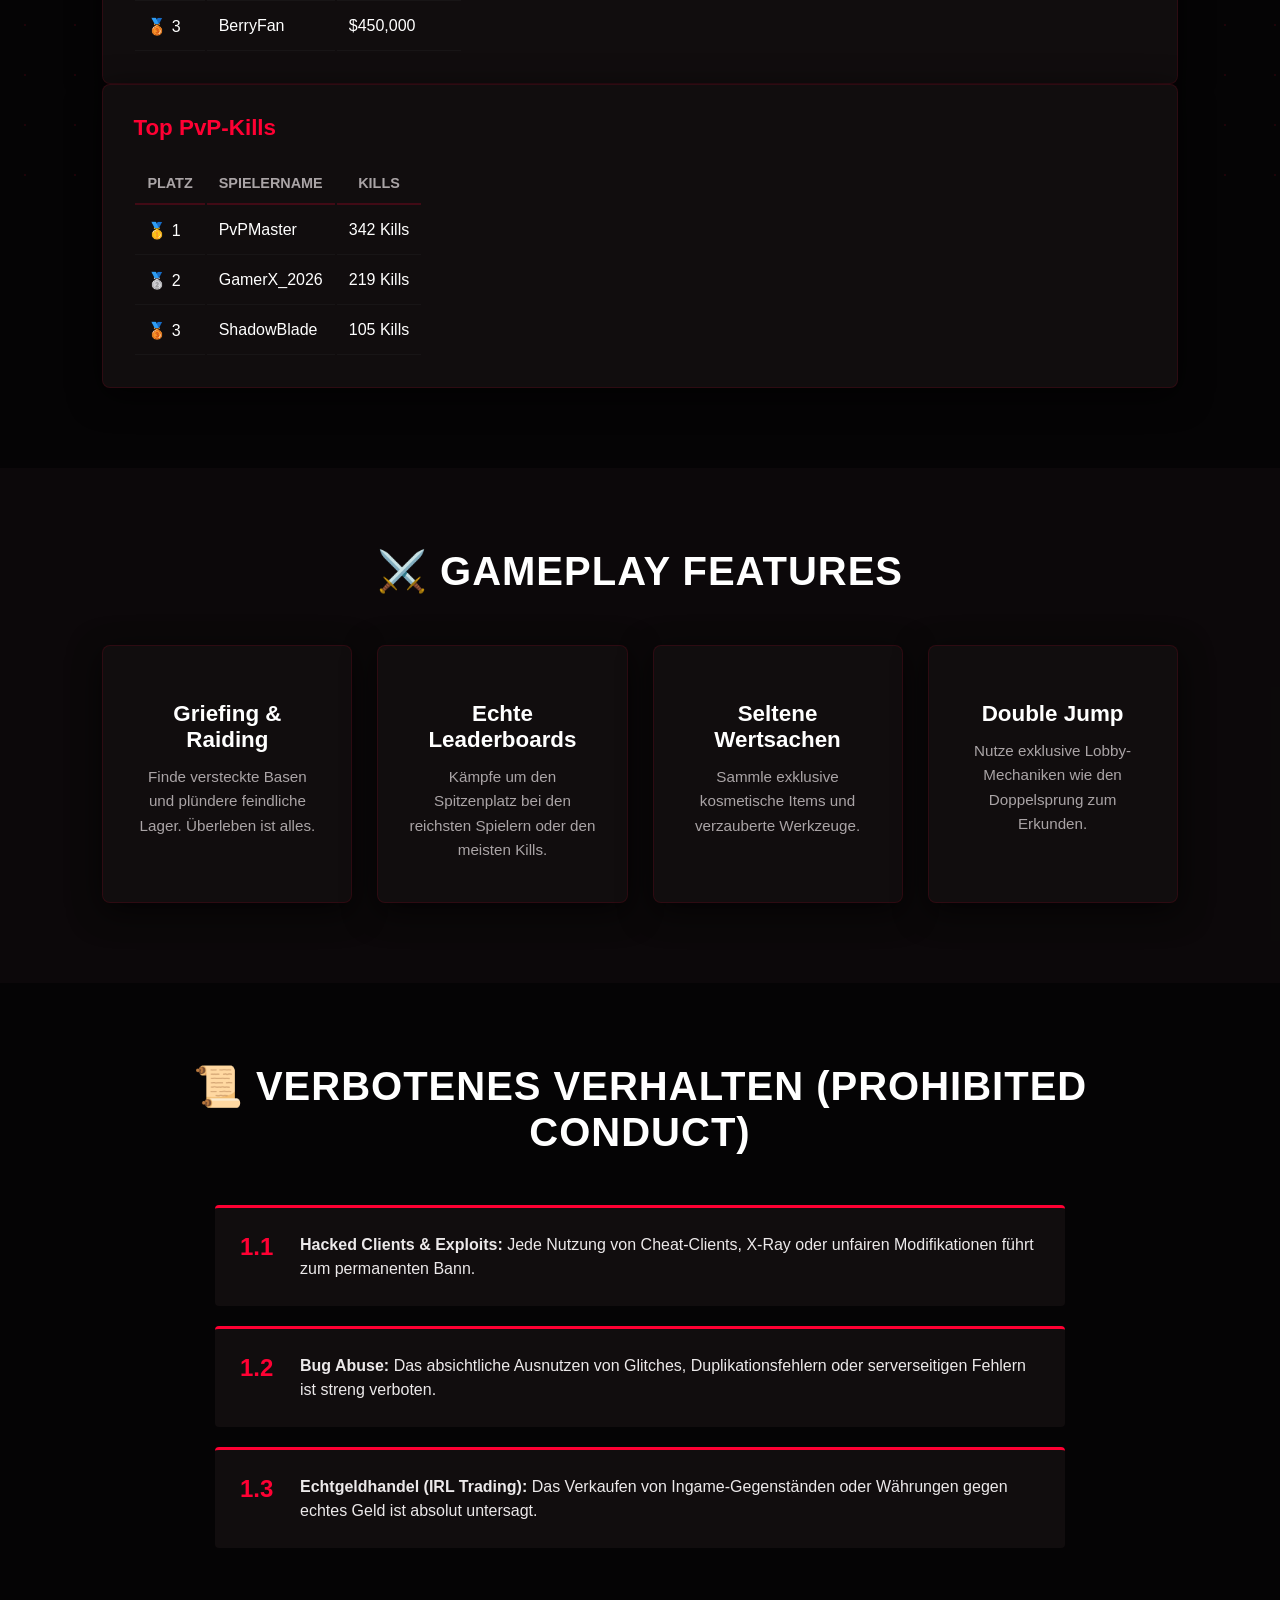
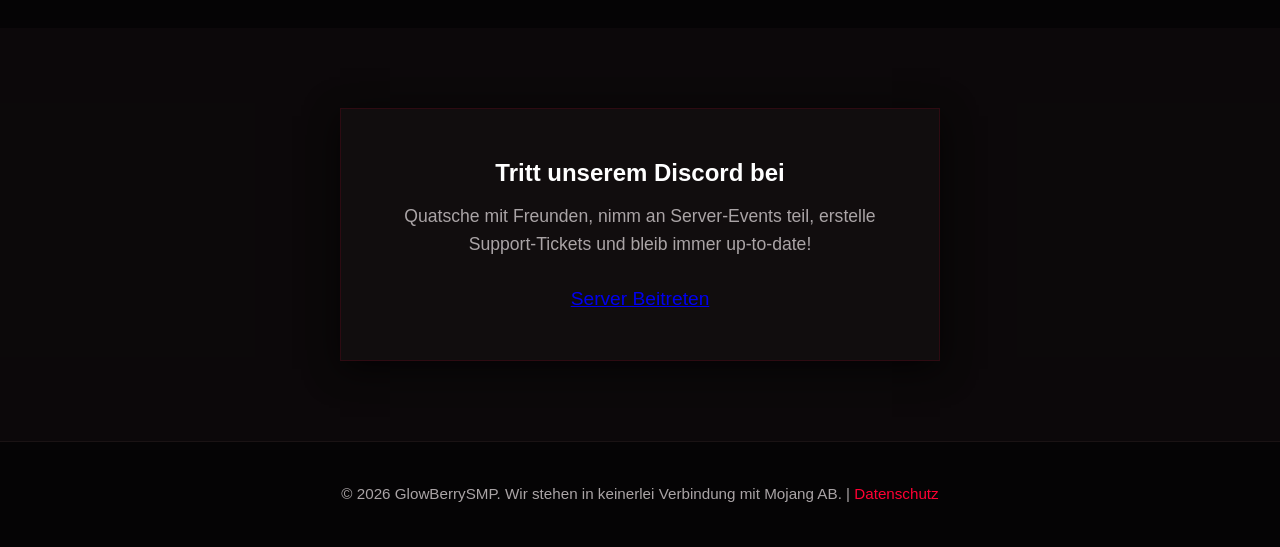
==== commit 5018e9ec: "Update index.html" ====
--- a/index.html
+++ b/index.html
@@ -183,7 +183,7 @@
             <i class="fab fa-discord fa-5x" style="color: #5865F2; margin-bottom: 20px; filter: drop-shadow(0 0 15px rgba(88,101,242,0.4));"></i>
             <h2>Tritt unserem Discord bei</h2>
             <p style="margin: 15px 0 30px; color: var(--text-muted); font-size: 1.1rem;">Quatsche mit Freunden, nimm an Server-Events teil, erstelle Support-Tickets und bleib immer up-to-date!</p>
-            <a href="discord.gg/YRvDmmNPUN" target="_blank" class="discord-btn" style="font-size: 1.2rem; padding: 15px 40px;">Jetzt Server betreten</a>
+            <a href="https://discord.gg/YRvDmmNPUN" target="_blank" class="discord-btn" style="font-size: 1.2rem; padding: 15px 40px;">Server Beitreten</a>
         </div>
     </section>
 
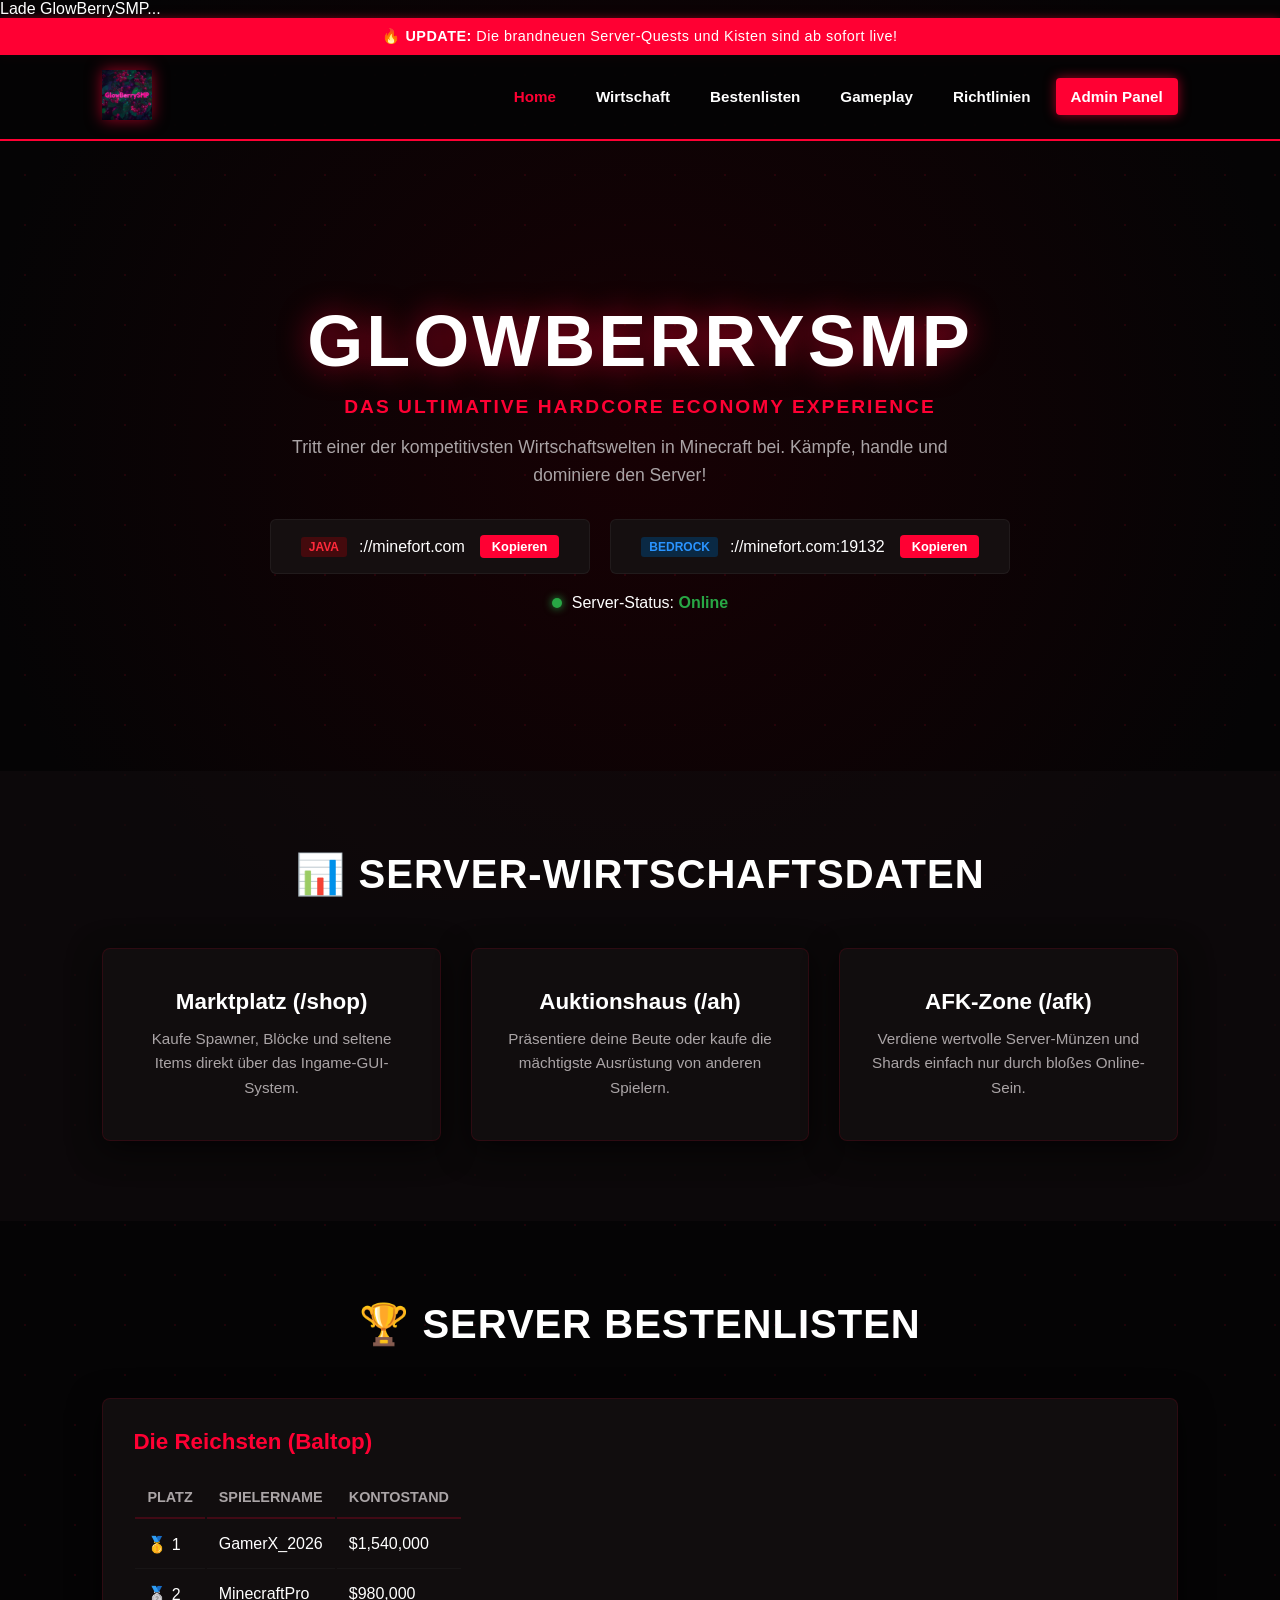
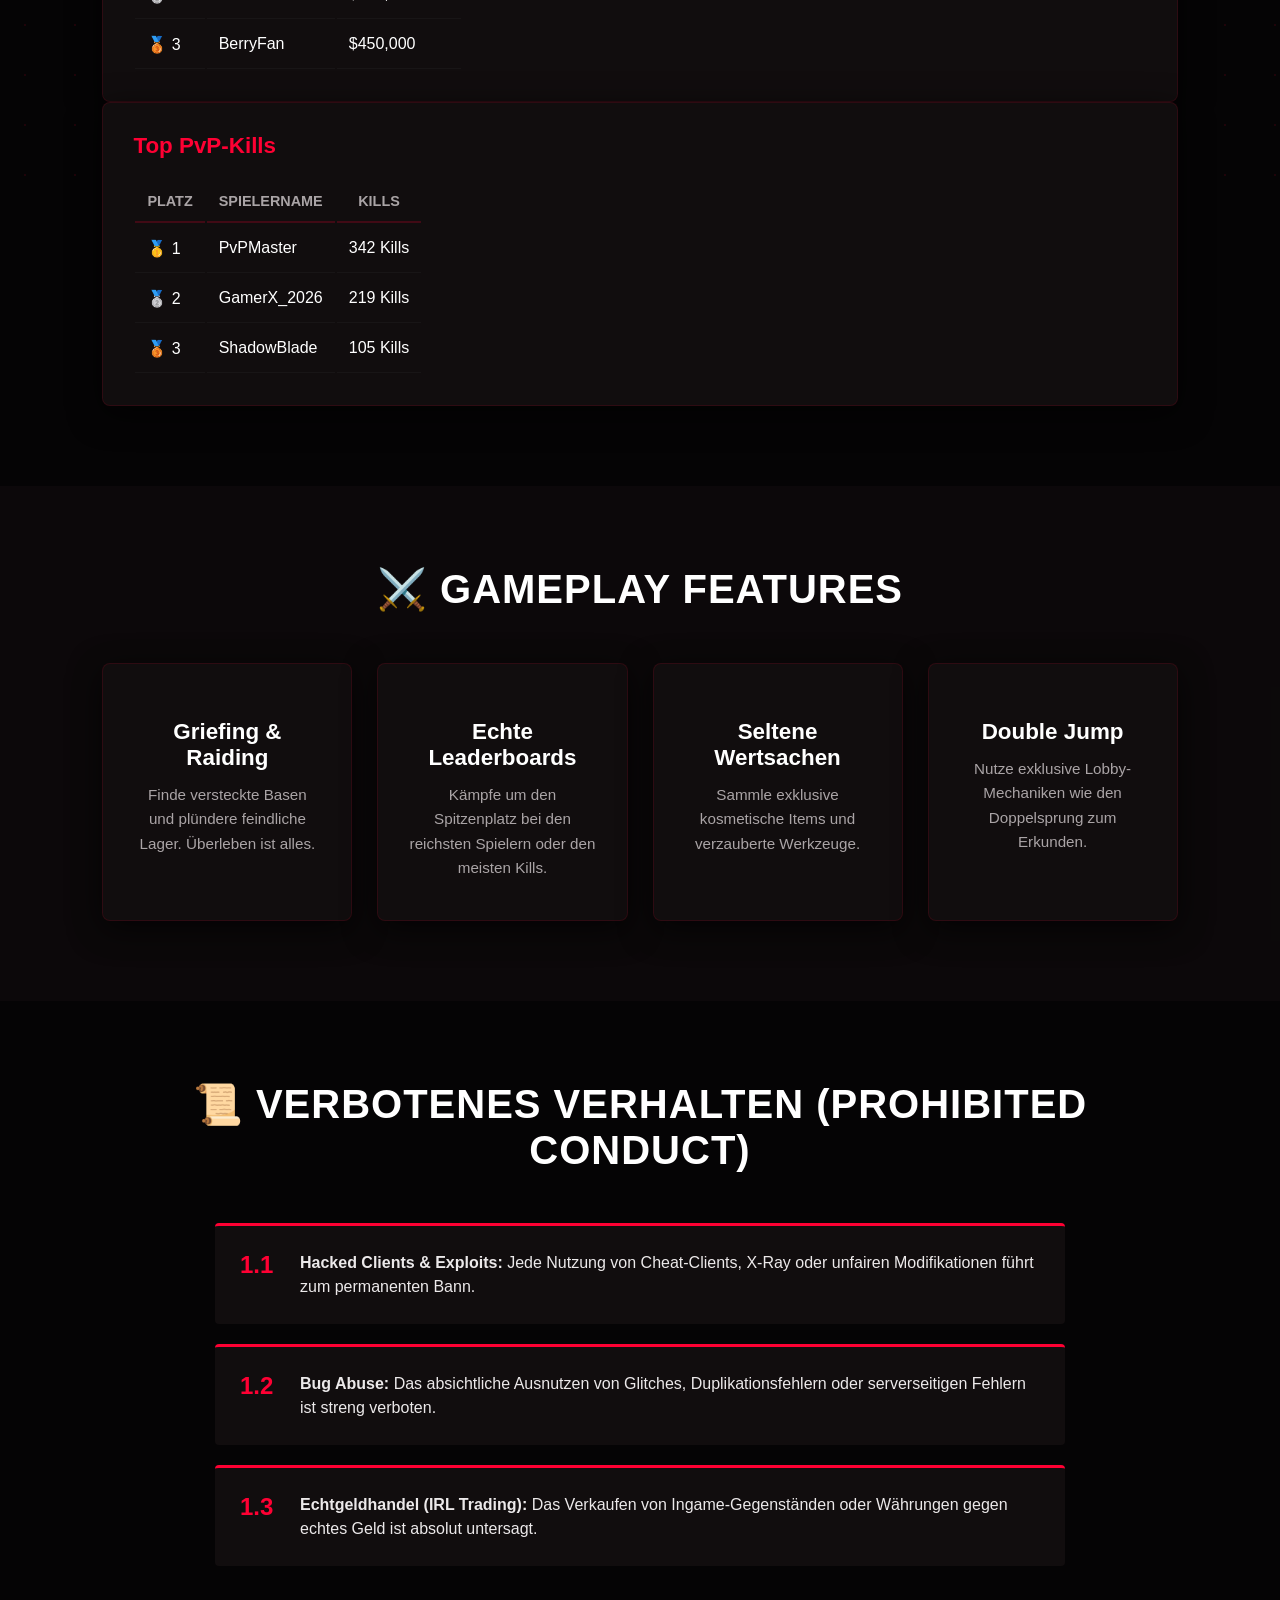
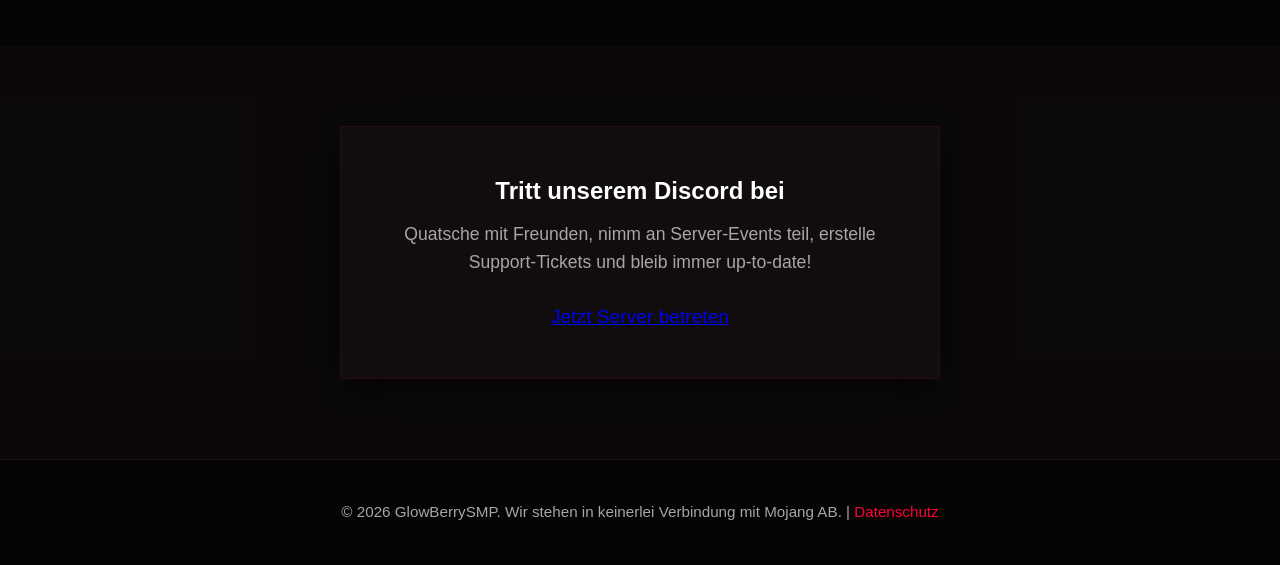
==== commit 5667921a: "Update index.html" ====
--- a/index.html
+++ b/index.html
@@ -9,6 +9,14 @@
     <link rel="stylesheet" href="https://cloudflare.com">
 </head>
 <body>
+
+    <!-- 🔥 DER NEUE GAMING LOADING SCREEN -->
+    <div id="loading-screen">
+        <div class="loader-container">
+            <div class="glow-spinner"></div>
+            <div class="loader-text">Lade GlowBerrySMP...</div>
+        </div>
+    </div>
 
     <div class="bg-animation"></div>
 
@@ -85,7 +93,7 @@
         </div>
     </section>
 
-    <!-- 🏆 BRANDNEUE LEADERBOARDS SEKTION (Dynamisch verwaltbar) -->
+    <!-- Leaderboards Section -->
     <section id="leaderboards" class="section">
         <h2 class="section-title">🏆 Server Bestenlisten</h2>
         <div class="grid-2">
@@ -101,7 +109,6 @@
                         </tr>
                     </thead>
                     <tbody id="baltop-list">
-                        <!-- Standard-Einträge -->
                         <tr><td>🥇 1</td><td>GamerX_2026</td><td>$1,540,000</td></tr>
                         <tr><td>🥈 2</td><td>MinecraftPro</td><td>$980,000</td></tr>
                         <tr><td>🥉 3</td><td>BerryFan</td><td>$450,000</td></tr>
@@ -121,7 +128,6 @@
                         </tr>
                     </thead>
                     <tbody id="killtop-list">
-                        <!-- Standard-Einträge -->
                         <tr><td>🥇 1</td><td>PvPMaster</td><td>342 Kills</td></tr>
                         <tr><td>🥈 2</td><td>GamerX_2026</td><td>219 Kills</td></tr>
                         <tr><td>🥉 3</td><td>ShadowBlade</td><td>105 Kills</td></tr>
@@ -177,13 +183,13 @@
         </div>
     </section>
 
-    <!-- Discord Sektion (DEIN ECHTER LINK FEST VERKNÜPFT) -->
+    <!-- Discord Sektion -->
     <section id="discord" class="section bg-dark-eval" style="text-align: center;">
         <div class="discord-widget glow-card" style="max-width: 600px; margin: 0 auto; padding: 50px;">
             <i class="fab fa-discord fa-5x" style="color: #5865F2; margin-bottom: 20px; filter: drop-shadow(0 0 15px rgba(88,101,242,0.4));"></i>
             <h2>Tritt unserem Discord bei</h2>
             <p style="margin: 15px 0 30px; color: var(--text-muted); font-size: 1.1rem;">Quatsche mit Freunden, nimm an Server-Events teil, erstelle Support-Tickets und bleib immer up-to-date!</p>
-            <a href="https://discord.gg/YRvDmmNPUN" target="_blank" class="discord-btn" style="font-size: 1.2rem; padding: 15px 40px;">Server Beitreten</a>
+            <a href="https://discord.gg" target="_blank" class="discord-btn" style="font-size: 1.2rem; padding: 15px 40px;">Jetzt Server betreten</a>
         </div>
     </section>
 
@@ -194,6 +200,3 @@
     <script>
         let currentJavaIP = "://minefort.com";
         let currentBedrockIP = "://minefort.com:19132";
-        let currentBedrockPort = "19132";
-
-        window.addEventListener('DOMContentLoaded', () => {
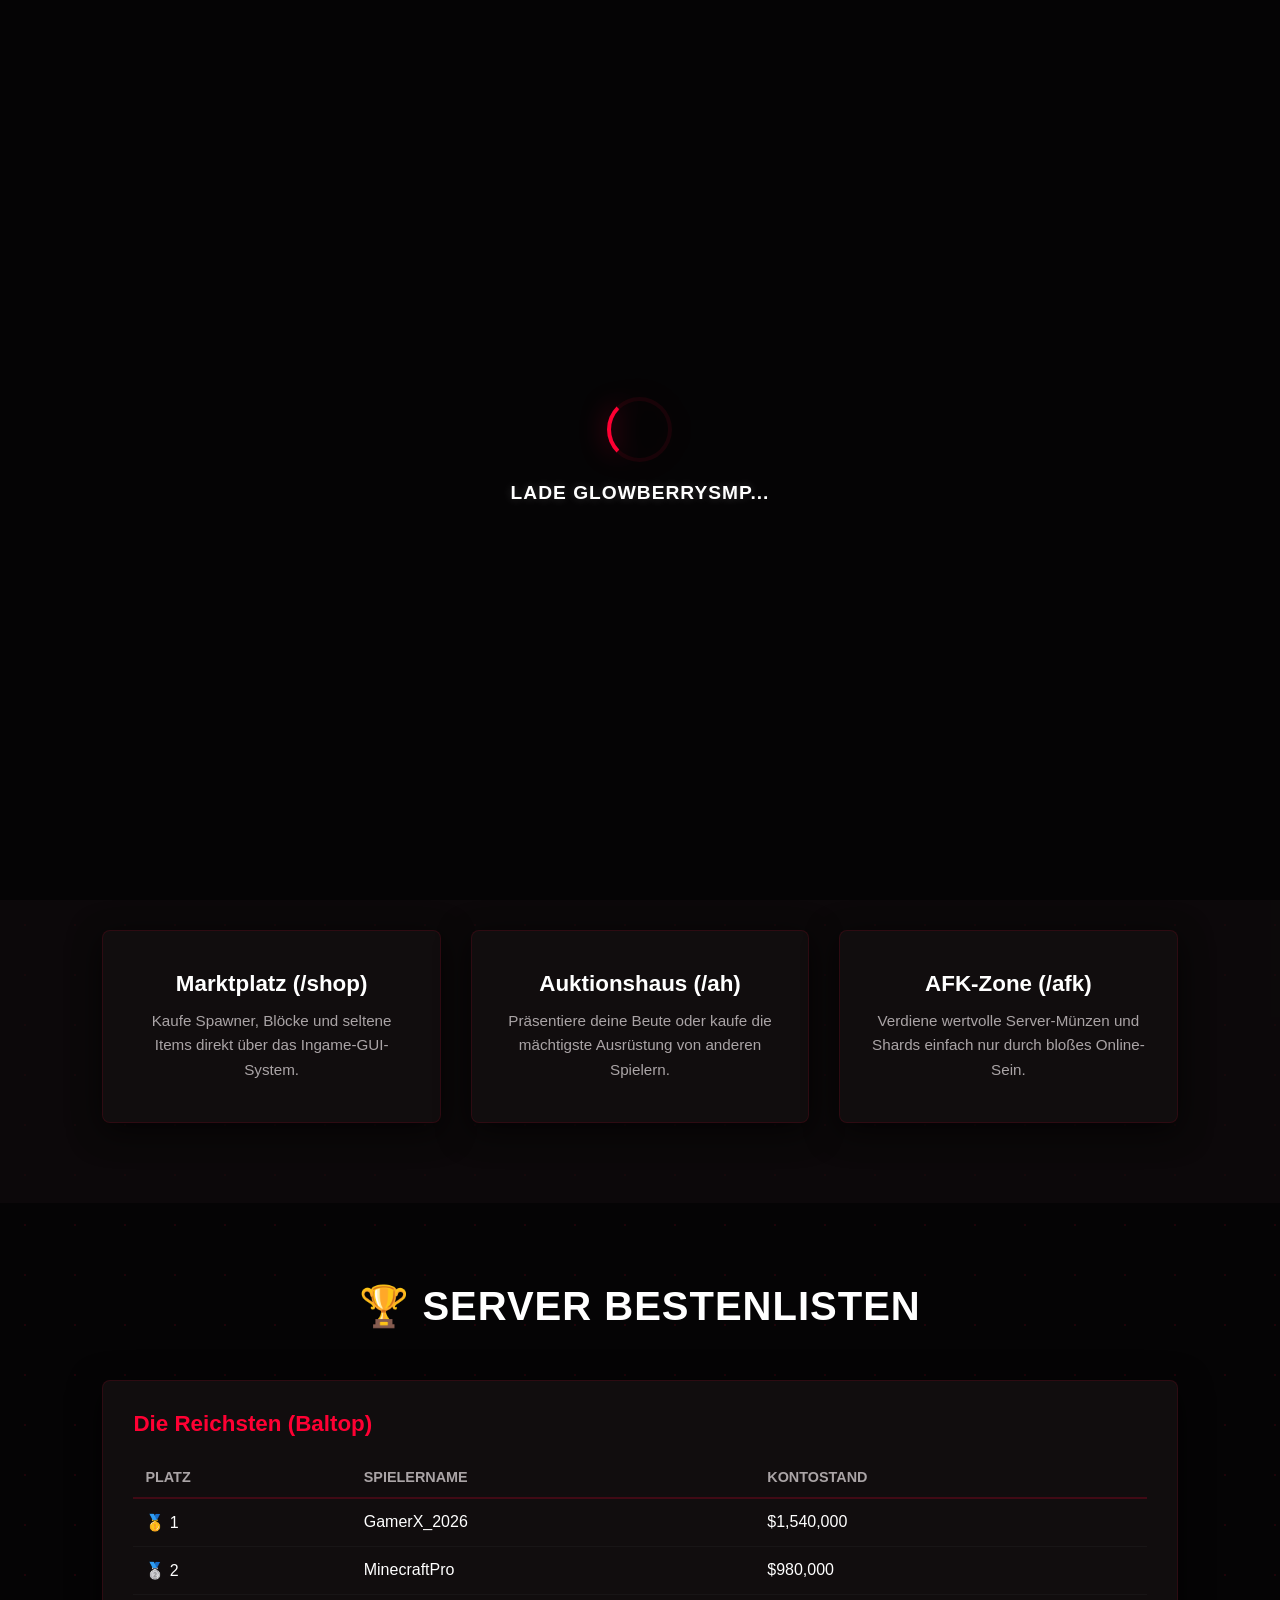
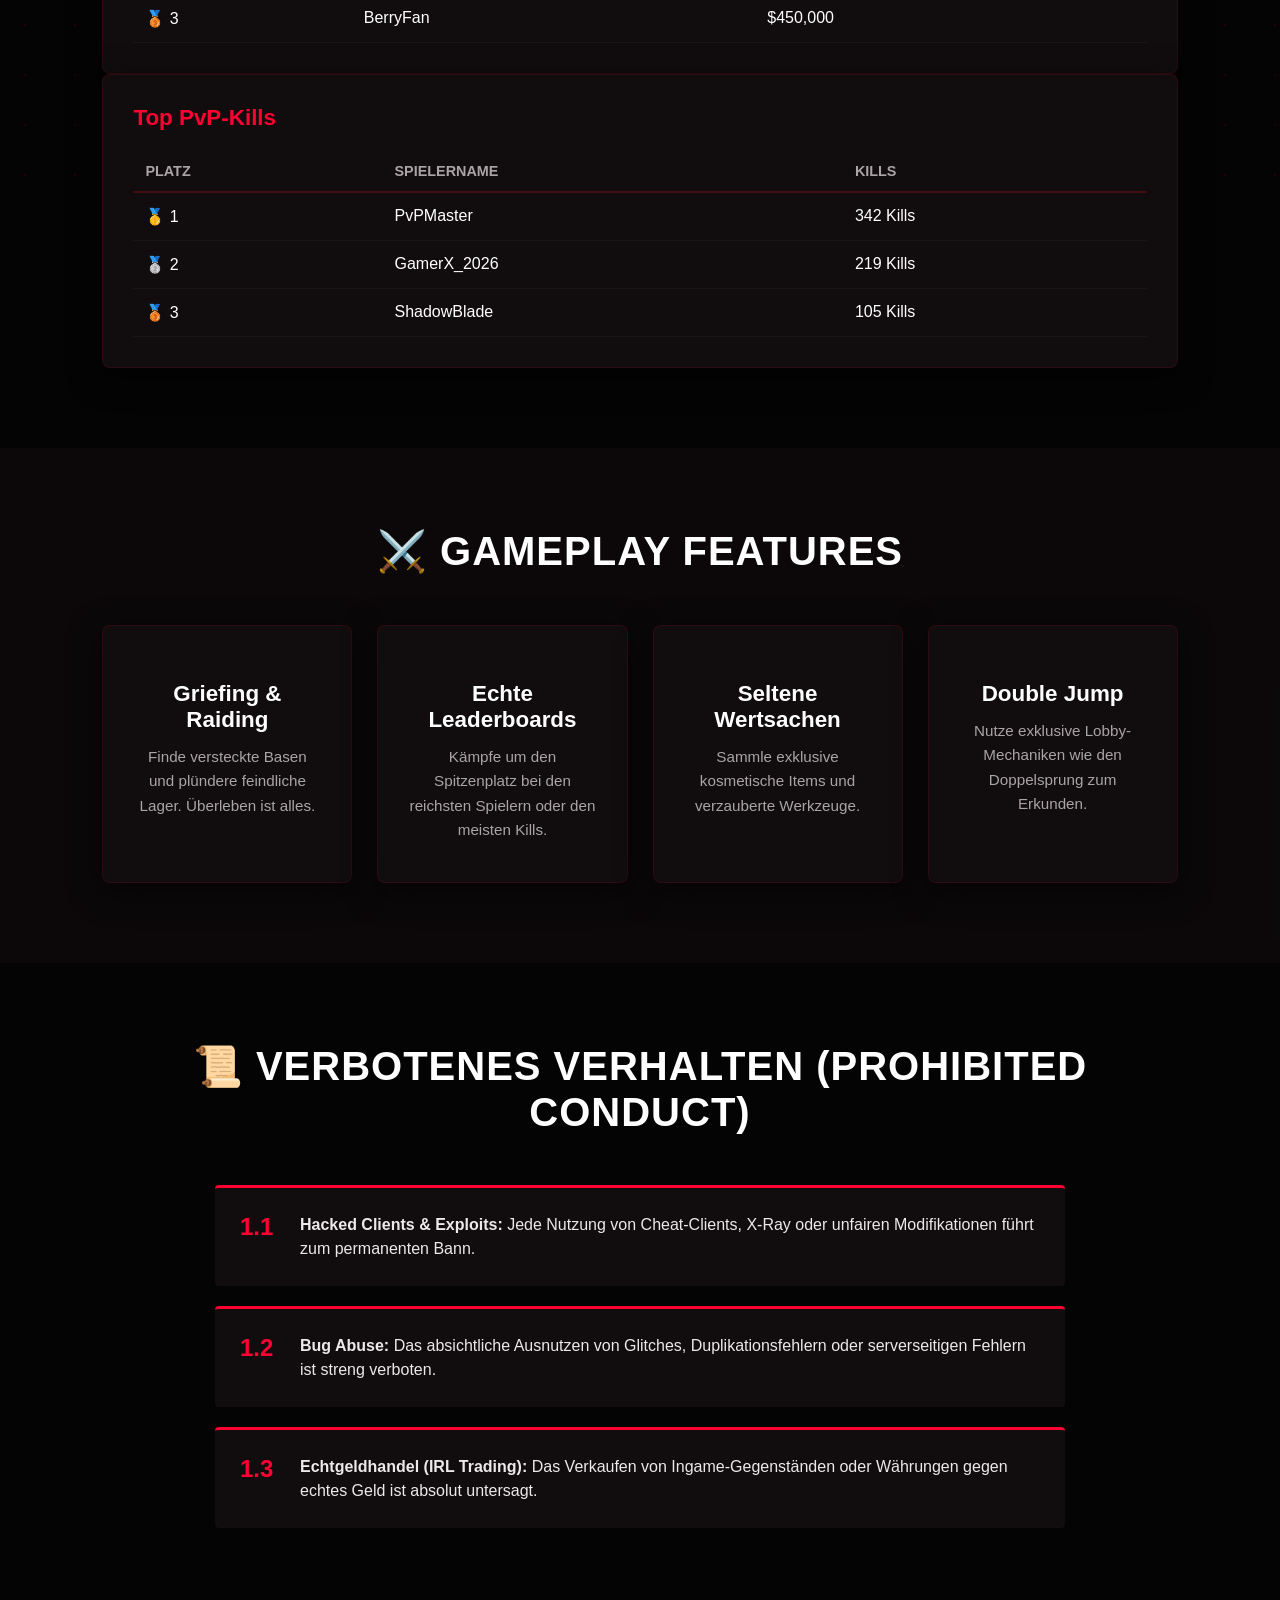
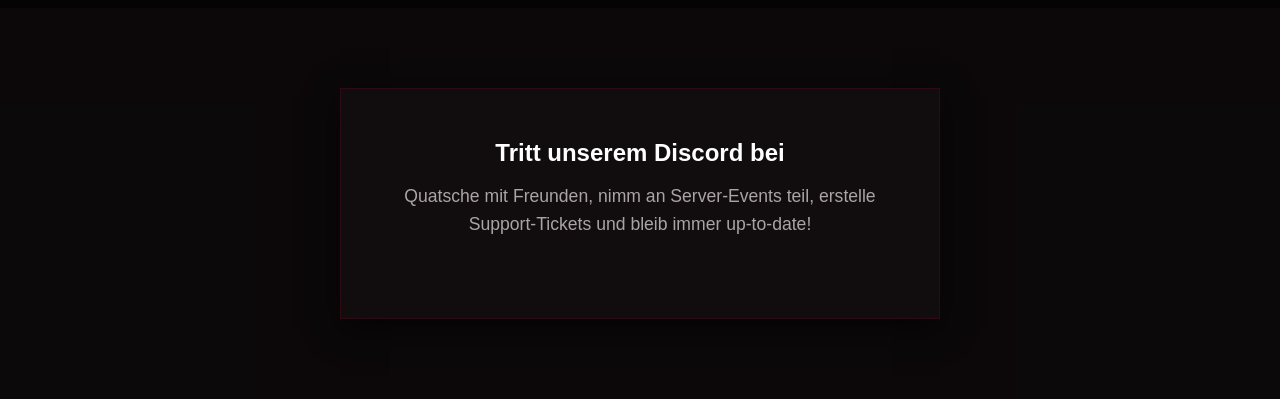
==== commit 566c5432: "Update index.html" ====
--- a/index.html
+++ b/index.html
@@ -10,11 +10,15 @@
 </head>
 <body>
 
-    <!-- 🔥 DER NEUE GAMING LOADING SCREEN -->
+    <!-- 🔥 GAMING LOADING SCREEN MIT INTERNET-FEHLER-WARNUNG -->
     <div id="loading-screen">
         <div class="loader-container">
             <div class="glow-spinner"></div>
             <div class="loader-text">Lade GlowBerrySMP...</div>
+            <!-- Das versteckte rote Fehler-Feld -->
+            <div id="loader-error-text" style="color: #ff0033; font-weight: bold; margin-top: 20px; font-size: 0.95rem; text-transform: uppercase; letter-spacing: 1px; display: none; animation: pulseText 1s ease-in-out infinite;">
+                ⚠️ Internet-Verbindung zu langsam? Bitte lade die Seite neu!
+            </div>
         </div>
     </div>
 
@@ -189,14 +193,3 @@
             <i class="fab fa-discord fa-5x" style="color: #5865F2; margin-bottom: 20px; filter: drop-shadow(0 0 15px rgba(88,101,242,0.4));"></i>
             <h2>Tritt unserem Discord bei</h2>
             <p style="margin: 15px 0 30px; color: var(--text-muted); font-size: 1.1rem;">Quatsche mit Freunden, nimm an Server-Events teil, erstelle Support-Tickets und bleib immer up-to-date!</p>
-            <a href="https://discord.gg" target="_blank" class="discord-btn" style="font-size: 1.2rem; padding: 15px 40px;">Jetzt Server betreten</a>
-        </div>
-    </section>
-
-    <footer>
-        <p>&copy; 2026 GlowBerrySMP. Wir stehen in keinerlei Verbindung mit Mojang AB. | <a href="#">Datenschutz</a></p>
-    </footer>
-
-    <script>
-        let currentJavaIP = "://minefort.com";
-        let currentBedrockIP = "://minefort.com:19132";
--- a/style.css
+++ b/style.css
@@ -2,7 +2,7 @@
 :root {
     --bg-color: #050405;
     --card-color: #110d0e;
-    --primary-color: #ff0033; /* Reines, kraftvolles Gaming-Rot */
+    --primary-color: #ff0033;
     --primary-glow: rgba(255, 0, 51, 0.6);
     --text-color: #ffffff;
     --text-muted: #aaa4a6;
@@ -16,7 +16,7 @@
 
 body { background-color: var(--bg-color); color: var(--text-color); overflow-x: hidden; }
 
-/* DonutSMP Top Announcement Banner */
+/* Announcement Banner */
 .top-announcement {
     background: var(--primary-color);
     color: #fff;
@@ -28,7 +28,7 @@
     letter-spacing: 0.5px;
 }
 
-/* Animierter Partikel-Hintergrund */
+/* Background Animation */
 .bg-animation {
     position: fixed; top: 0; left: 0; width: 100%; height: 100%; z-index: -1;
     background: radial-gradient(circle at 50% 50%, #170104 0%, var(--bg-color) 85%);
@@ -40,7 +40,7 @@
 }
 @keyframes moveBg { 0% { transform: translate(0,0); } 100% { transform: translate(-50px, -50px); } }
 
-/* Rote Glow & Titel-Effekte */
+/* Glow Text & Cards */
 .glow-text { text-shadow: 0 0 30px var(--primary-glow); font-size: 4.5rem; font-weight: 900; letter-spacing: 3px; }
 .glow-card {
     background: var(--card-color); border: 1px solid rgba(255, 0, 51, 0.12);
@@ -48,7 +48,7 @@
 }
 .glow-card:hover { border-color: var(--primary-color); box-shadow: 0 0 25px var(--primary-glow); transform: translateY(-5px); }
 
-/* Navigation */
+/* Navbar Navigation */
 .navbar {
     display: flex; justify-content: space-between; align-items: center;
     padding: 15px 8%; background: rgba(5, 4, 5, 0.94);
@@ -58,15 +58,15 @@
 .nav-links { display: flex; list-style: none; align-items: center; gap: 10px; }
 .nav-links li a { color: var(--text-color); text-decoration: none; padding: 10px 15px; font-weight: 600; transition: 0.3s; font-size: 0.95rem; }
 .nav-links li a:hover, .nav-links li a.active { color: var(--primary-color); }
-.admin-btn { background: var(--primary-color); border-radius: 4px; box-shadow: 0 0 12px var(--primary-glow); }
+.admin-btn { background: var(--primary-color); border-radius: 4px; box-shadow: 0 0 12px var(--primary-glow); cursor: pointer; color: white !important; font-weight: bold; }
 .menu-toggle { display: none; font-size: 24px; cursor: pointer; }
 
-/* Hero-Bereich */
+/* Hero Sektion */
 .hero { height: 70vh; display: flex; align-items: center; justify-content: center; text-align: center; }
 .subtitle { color: var(--primary-color); font-weight: 800; font-size: 1.2rem; margin: 10px 0; letter-spacing: 2px; }
 .desc { color: var(--text-muted); margin-bottom: 30px; font-size: 1.1rem; max-width: 700px; }
 
-/* IP Box Layout */
+/* IP Elements Container */
 .ip-container { display: flex; gap: 20px; justify-content: center; flex-wrap: wrap; margin-bottom: 20px; }
 .ip-box {
     background: #150f10; padding: 15px 30px; border-radius: 6px;
@@ -79,60 +79,95 @@
 .server-status-badge { margin-top: 20px; display: flex; justify-content: center; align-items: center; gap: 10px; }
 .status-dot.online { width: 10px; height: 10px; background: #28a745; border-radius: 50%; box-shadow: 0 0 8px #28a745; }
 
-/* Grids & Sektionen */
+/* Layout Grid Elements */
 .section { padding: 80px 8%; }
 .bg-dark-eval { background: rgba(17, 13, 14, 0.6); }
 .section-title { text-align: center; font-size: 2.5rem; font-weight: 800; margin-bottom: 50px; text-transform: uppercase; letter-spacing: 1px; }
 .grid-3 { display: grid; grid-template-columns: repeat(auto-fit, minmax(280px, 1fr)); gap: 30px; }
 .grid-4 { display: grid; grid-template-columns: repeat(auto-fit, minmax(220px, 1fr)); gap: 25px; }
 
-/* Wirtschaft & Features */
+/* Economic Cards */
 .eco-card, .feature-card { padding: 40px 30px; border-radius: 8px; text-align: center; }
 .eco-icon { font-size: 3rem; color: var(--primary-color); margin-bottom: 20px; filter: drop-shadow(0 0 10px var(--primary-glow)); }
 .icon-wrap { font-size: 2.5rem; color: var(--primary-color); margin-bottom: 15px; }
 h3 { font-size: 1.4rem; margin-bottom: 12px; font-weight: 700; }
 p { color: var(--text-muted); font-size: 0.95rem; line-height: 1.6; }
 
-/* Donut-Style Store Items */
-.store-item { padding: 40px 30px; border-radius: 8px; text-align: center; position: relative; }
-.store-icon { font-size: 3.5rem; color: var(--primary-color); margin-bottom: 20px; }
-.store-badge { position: absolute; top: 15px; right: 15px; background: gold; color: #000; font-size: 0.75rem; font-weight: 900; padding: 3px 8px; border-radius: 3px; text-transform: uppercase; }
-.btn-store { width: 100%; margin-top: 25px; background: transparent; border: 2px solid var(--primary-color); box-shadow: none; }
-.btn-store:hover { background: var(--primary-color); box-shadow: 0 0 15px var(--primary-glow); }
-
-/* Richtlinien-Liste */
+/* Rules / Laws Layout */
 .law-list { max-width: 850px; margin: 0 auto; display: flex; flex-direction: column; gap: 20px; }
 .law-item { display: flex; align-items: flex-start; background: var(--card-color); border-top: 3px solid var(--primary-color); padding: 25px; border-radius: 4px; }
 .law-num { font-size: 1.5rem; font-weight: 900; color: var(--primary-color); width: 60px; min-width: 60px; }
 .law-text { font-size: 1rem; color: #ece9ea; line-height: 1.5; }
 
-/* Buttons & Footer */
-.btn { background: var(--primary-color); border: none; color: white; padding: 12px 28px; font-weight: bold; border-radius: 4px; cursor: pointer; text-decoration: none; box-shadow: 0 4px 14px var(--primary-glow); transition: 0.2s; }
+/* LEADERBOARD DESIGN */
+.leaderboard-table { width: 100%; border-collapse: collapse; margin-top: 10px; text-align: left; }
+.leaderboard-table th { padding: 12px; color: var(--text-muted); border-bottom: 2px solid rgba(255, 0, 51, 0.2); font-size: 0.9rem; text-transform: uppercase; }
+.leaderboard-table td { padding: 14px 12px; border-bottom: 1px solid rgba(255, 255, 255, 0.03); font-size: 1rem; font-weight: 500; }
+.leaderboard-table tr:hover { background: rgba(255, 0, 51, 0.03); }
+
+/* Standard UI Button & Discord Widget & Footer */
+.btn, .discord-btn { background: var(--primary-color); border: none; color: white; padding: 12px 28px; font-weight: bold; border-radius: 4px; cursor: pointer; text-decoration: none; box-shadow: 0 4px 14px var(--primary-glow); transition: 0.2s; }
 .btn:hover { filter: brightness(1.2); }
+.discord-btn { background: #5865F2; box-shadow: 0 4px 14px rgba(88,101,242,0.35); }
+.discord-btn:hover { background: #6775f5; filter: brightness(1.1); }
 footer { text-align: center; padding: 40px; border-top: 1px solid #1a1314; color: var(--text-muted); font-size: 0.85rem; }
 footer a { color: var(--primary-color); text-decoration: none; }
 
-/* Admin Panel */
-.admin-body { display: flex; background: #040304; }
-.hidden { display: none !important; }
-.login-wrapper { position: fixed; top:0; left:0; width:100vw; height:100vh; background:#050405; display:flex; align-items:center; justify-content:center; z-index:1000; }
-.login-box { padding: 40px; border-radius: 6px; width:100%; max-width:400px; text-align:center; }
-.input-group { text-align: left; margin: 20px 0; }
-.input-group label { display: block; margin-bottom: 8px; color: var(--text-muted); }
+/* Input Elements & Helpers */
 .admin-input { width: 100%; padding: 12px; background: #150f10; border: 1px solid rgba(255,255,255,0.08); color: white; border-radius: 4px; margin-bottom: 15px; }
 .admin-input:focus { border-color: var(--primary-color); outline: none; box-shadow: 0 0 8px var(--primary-glow); }
 .error-text { color: var(--primary-color); margin-top: 15px; font-weight: bold; }
-.admin-container { display: flex; width: 100%; min-height: 100vh; }
-.admin-sidebar { width: 260px; background: #0e0a0b; padding: 30px 20px; border-right: 1px solid #191213; display: flex; flex-direction: column; }
-.sidebar-title { font-size: 20px; font-weight: bold; margin-bottom: 40px; text-align: center; }
-.sidebar-title span { color: var(--primary-color); }
-.sidebar-menu { list-style: none; flex-grow: 1; }
-.sidebar-menu li { padding: 15px; border-radius: 4px; cursor: pointer; margin-bottom: 8px; color: var(--text-muted); transition: 0.2s; }
-.sidebar-menu li:hover, .sidebar-menu li.active { background: rgba(255, 0, 51, 0.08); color: white; border-left: 4px solid var(--primary-color); }
-.admin-content { flex-grow: 1; padding: 50px; background: #050405; }
-.form-container { padding: 30px; border-radius: 6px; max-width: 600px; }
+.hidden { display: none !important; }
+.admin-menu-li { padding: 15px; border-radius: 4px; cursor: pointer; margin-bottom: 8px; color: var(--text-muted); transition: 0.2s; }
+.admin-menu-li:hover, .admin-menu-li.active { background: rgba(255, 0, 51, 0.08); color: white; border-left: 4px solid var(--primary-color); }
 
-/* Responsive Design */
+/* --- ⚡ COOLE ANIME GAMING LOADING SCREEN STYLES --- */
+#loading-screen {
+    position: fixed !important; top: 0 !important; left: 0 !important;
+    width: 100vw !important; height: 100vh !important;
+    background: #050405 !important;
+    display: flex !important; align-items: center !important; justify-content: center !important;
+    z-index: 999999 !important;
+    transition: opacity 0.6s cubic-bezier(0.25, 1, 0.5, 1), visibility 0.6s !important;
+}
+
+.loader-container { text-align: center; }
+
+/* Glühender Roter Kreis-Spinner */
+.glow-spinner {
+    width: 65px; height: 65px;
+    border: 4px solid rgba(255, 0, 51, 0.08);
+    border-left-color: var(--primary-color);
+    border-radius: 50%;
+    margin: 0 auto 20px;
+    animation: spinLoader 1s linear infinite;
+    filter: drop-shadow(0 0 12px var(--primary-glow));
+}
+
+.loader-text {
+    color: white; font-size: 1.2rem; font-weight: 700;
+    letter-spacing: 1px; text-transform: uppercase;
+    text-shadow: 0 0 10px rgba(255,255,255,0.2);
+    animation: pulseText 1.6s ease-in-out infinite;
+}
+
+/* Animations-Keyframes */
+@keyframes spinLoader {
+    0% { transform: rotate(0deg); }
+    100% { transform: rotate(360deg); }
+}
+@keyframes pulseText {
+    0%, 100% { opacity: 0.4; transform: scale(0.98); }
+    50% { opacity: 1; transform: scale(1.02); }
+}
+
+/* Klasse zum sanften Ausblenden */
+#loading-screen.fade-out {
+    opacity: 0 !important;
+    visibility: hidden !important;
+}
+
+/* Responsive Media Queries */
 @media (max-width: 900px) {
     .menu-toggle { display: block; }
     .nav-links {
@@ -142,75 +177,5 @@
     }
     .nav-links.active { display: flex; }
     .glow-text { font-size: 2.8rem; }
-    .admin-container { flex-direction: column; }
-    .admin-sidebar { width: 100%; min-height: auto; }
+    .grid-2 { grid-template-columns: 1fr !important; }
 }
-
-
----
-
-### 🎨 Wichtig: CSS-Ergänzung am Ende der `style.css` anfügen
-Damit das neue, integrierte Admin-Fenster perfekt dargestellt wird, kopiere bitte diese Zeilen und füge sie **ganz unten am Ende deiner bestehenden `style.css`** hinzu:
-
-```css
-/* --- LIVE ADMIN OVERLAY SYSTEM --- */
-.modal-overlay {
-    position: fixed; top: 0; left: 0; width: 100vw; height: 100vh;
-    background: rgba(0,0,0,0.85); backdrop-filter: blur(10px);
-    display: none; align-items: center; justify-content: center; z-index: 2000;
-}
-.modal-close {
-    position: absolute; top: 15px; right: 20px; font-size: 30px;
-    color: var(--text-muted); cursor: pointer; transition: 0.2s;
-}
-.modal-close:hover { color: var(--primary-color); }
-.modal-dashboard {
-    width: 90%; max-width: 850px; padding: 45px; border-radius: 8px; position: relative;
-}
-.admin-grid {
-    display: grid; grid-template-columns: 200px 1fr; gap: 30px; margin-top: 25px;
-}
-.admin-panel-menu {
-    display: flex; flex-direction: column; gap: 10px; border-right: 1px solid rgba(255,255,255,0.05); padding-right: 20px;
-}
-.admin-menu-btn {
-    background: #151112; border: 1px solid rgba(255,255,255,0.05); color: var(--text-muted);
-    padding: 12px; border-radius: 4px; cursor: pointer; text-align: left; font-weight: bold; transition: 0.2s;
-}
-.admin-menu-btn:hover, .admin-menu-btn.active {
-    background: var(--primary-color); color: white; border-color: var(--primary-color); box-shadow: 0 0 10px var(--primary-glow);
-}
-.admin-panel-content h3 { font-size: 1.1rem; color: #fff; margin-bottom: 10px; }
-
-.admin-menu-li { padding: 15px; border-radius: 4px; cursor: pointer; margin-bottom: 8px; color: var(--text-muted); transition: 0.2s; }
-.admin-menu-li:hover, .admin-menu-li.active { background: rgba(255, 0, 51, 0.08); color: white; border-left: 4px solid var(--primary-color); }
-
----
-
-### 🎨 CSS-Ergänzung für die Tabellen
-Füge diese Zeilen für die schicken Tabellenzeilen einfach **ganz unten am Ende deiner `style.css`** auf GitHub an:
-
-```css
-/* --- LEADERBOARD DESIGN --- */
-.leaderboard-table {
-    width: 100%;
-    border-collapse: collapse;
-    margin-top: 10px;
-    text-align: left;
-}
-.leaderboard-table th {
-    padding: 12px;
-    color: var(--text-muted);
-    border-bottom: 2px solid rgba(255, 0, 51, 0.2);
-    font-size: 0.9rem;
-    text-transform: uppercase;
-}
-.leaderboard-table td {
-    padding: 14px 12px;
-    border-bottom: 1px solid rgba(255, 255, 255, 0.03);
-    font-size: 1rem;
-    font-weight: 500;
-}
-.leaderboard-table tr:hover {
-    background: rgba(255, 0, 51, 0.03);
-}
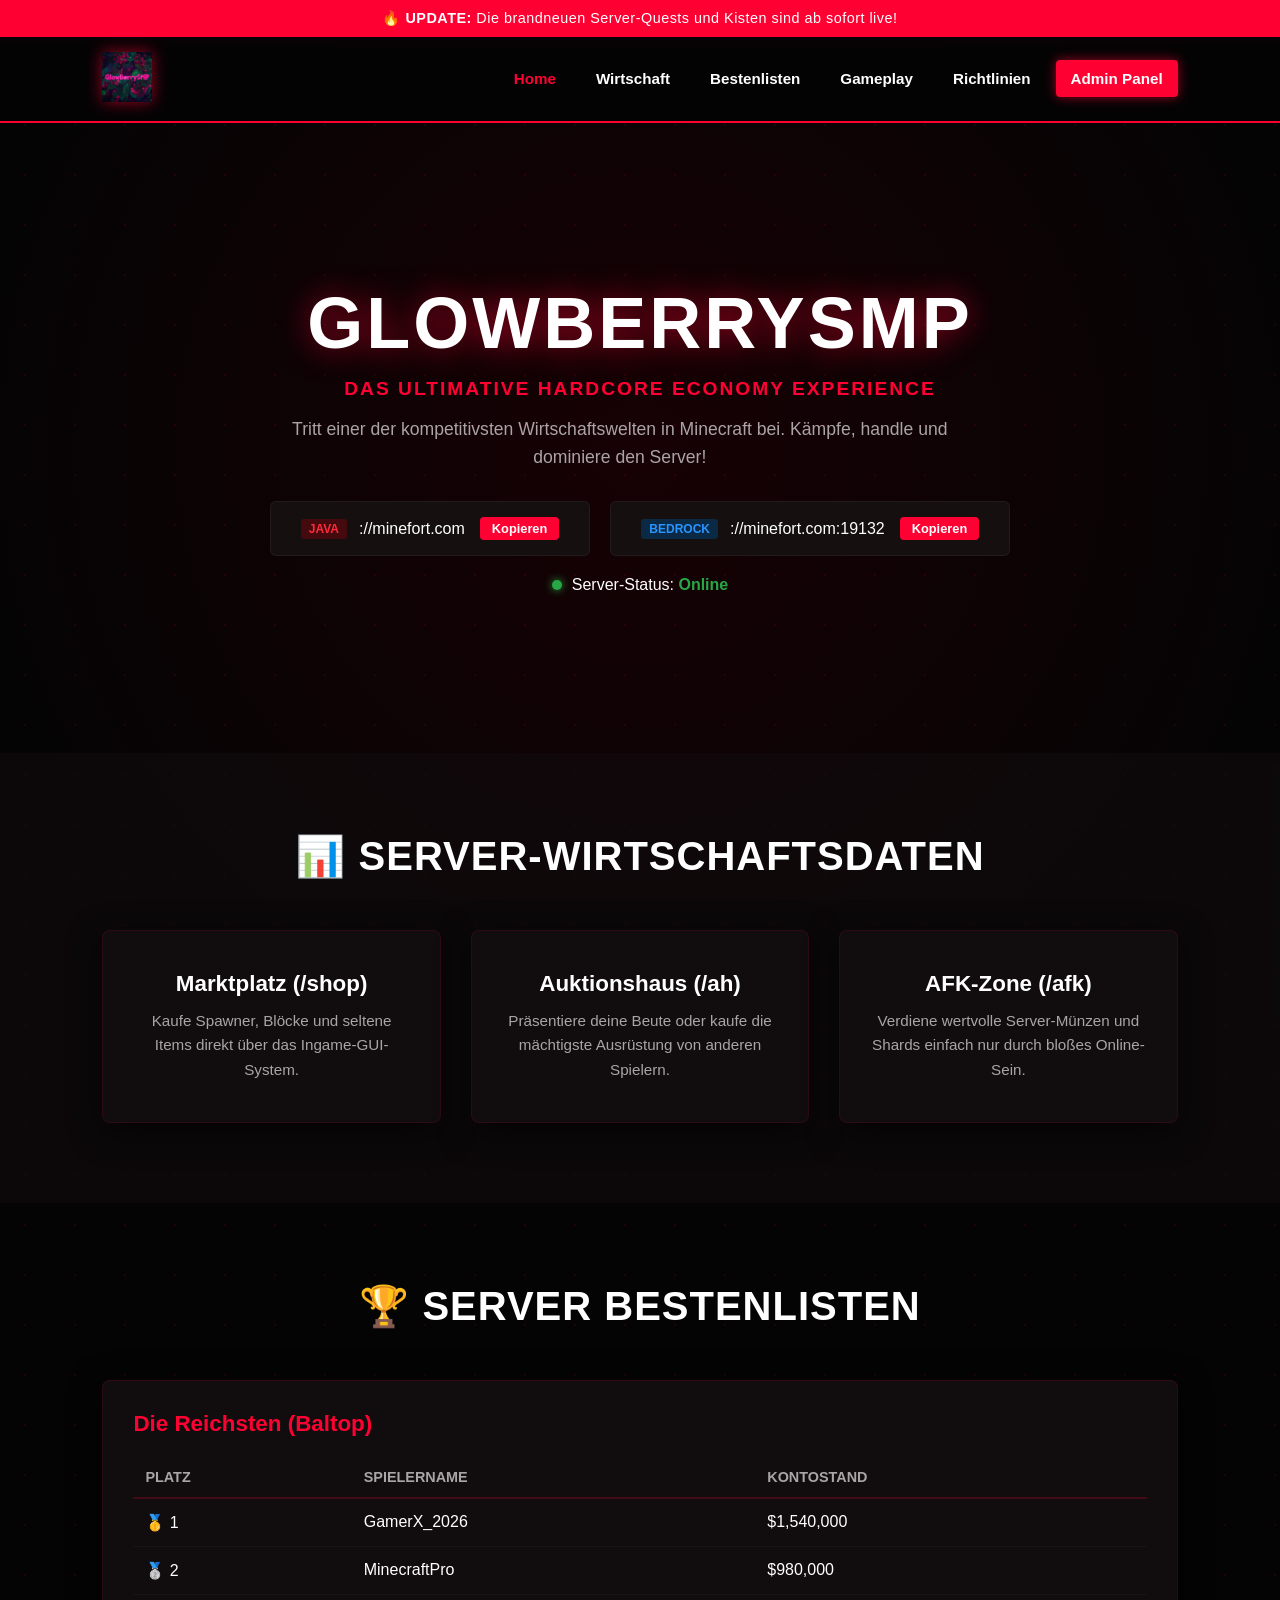
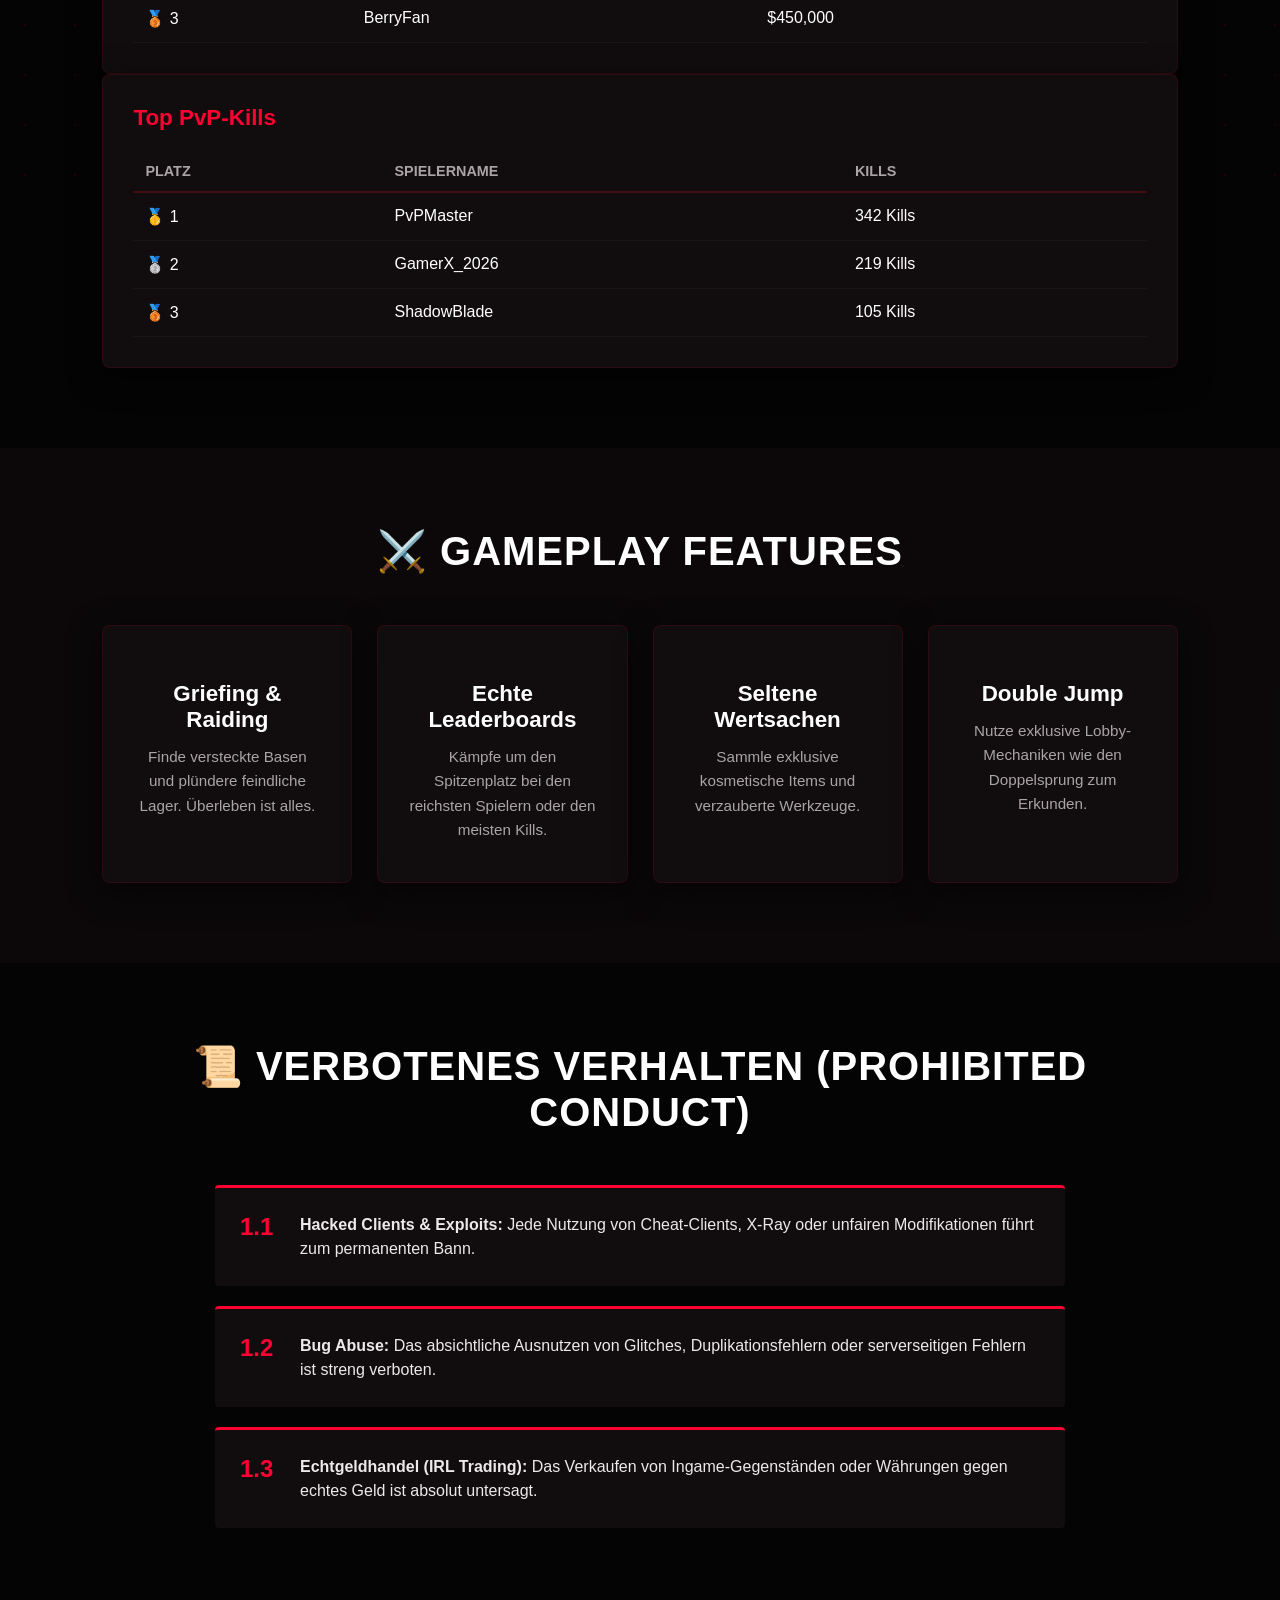
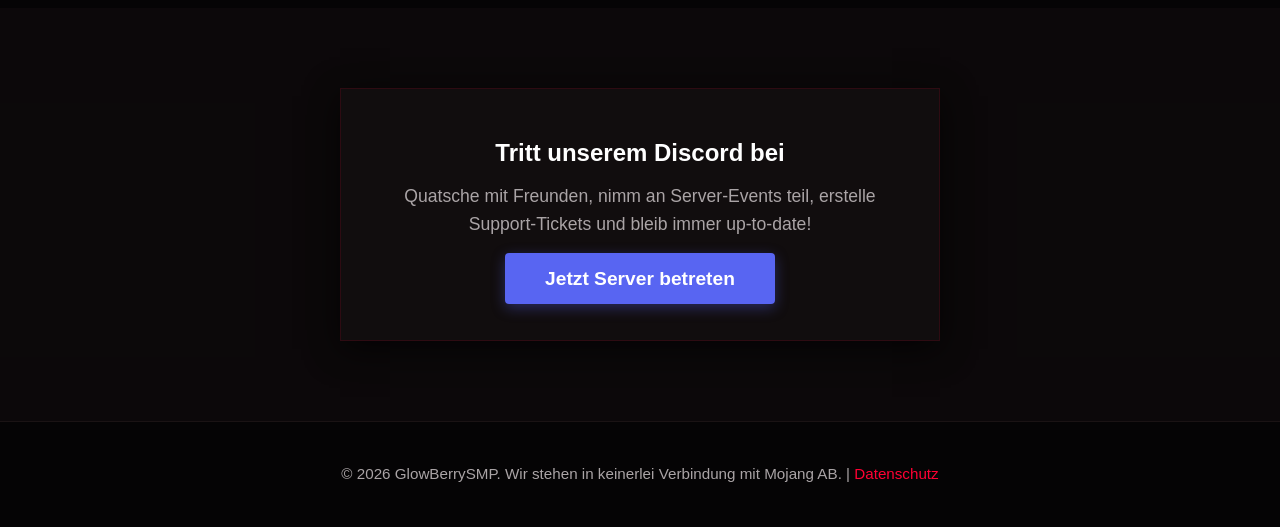
==== commit d81b8fd6: "Update index.html" ====
--- a/index.html
+++ b/index.html
@@ -9,18 +9,6 @@
     <link rel="stylesheet" href="https://cloudflare.com">
 </head>
 <body>
-
-    <!-- 🔥 GAMING LOADING SCREEN MIT INTERNET-FEHLER-WARNUNG -->
-    <div id="loading-screen">
-        <div class="loader-container">
-            <div class="glow-spinner"></div>
-            <div class="loader-text">Lade GlowBerrySMP...</div>
-            <!-- Das versteckte rote Fehler-Feld -->
-            <div id="loader-error-text" style="color: #ff0033; font-weight: bold; margin-top: 20px; font-size: 0.95rem; text-transform: uppercase; letter-spacing: 1px; display: none; animation: pulseText 1s ease-in-out infinite;">
-                ⚠️ Internet-Verbindung zu langsam? Bitte lade die Seite neu!
-            </div>
-        </div>
-    </div>
 
     <div class="bg-animation"></div>
 
@@ -190,6 +178,21 @@
     <!-- Discord Sektion -->
     <section id="discord" class="section bg-dark-eval" style="text-align: center;">
         <div class="discord-widget glow-card" style="max-width: 600px; margin: 0 auto; padding: 50px;">
-            <i class="fab fa-discord fa-5x" style="color: #5865F2; margin-bottom: 20px; filter: drop-shadow(0 0 15px rgba(88,101,242,0.4));"></i>
+            <i class="fab fa-discord fa-4x" style="color: #5865F2; margin-bottom: 20px; filter: drop-shadow(0 0 15px rgba(88,101,242,0.4));"></i>
             <h2>Tritt unserem Discord bei</h2>
             <p style="margin: 15px 0 30px; color: var(--text-muted); font-size: 1.1rem;">Quatsche mit Freunden, nimm an Server-Events teil, erstelle Support-Tickets und bleib immer up-to-date!</p>
+            <a href="https://discord.gg" target="_blank" class="discord-btn" style="font-size: 1.2rem; padding: 15px 40px;">Jetzt Server betreten</a>
+        </div>
+    </section>
+
+    <footer>
+        <p>&copy; 2026 GlowBerrySMP. Wir stehen in keinerlei Verbindung mit Mojang AB. | <a href="#">Datenschutz</a></p>
+    </footer>
+
+    <script>
+        let currentJavaIP = "://minefort.com";
+        let currentBedrockIP = "://minefort.com:19132";
+        let currentBedrockPort = "19132";
+
+        window.addEventListener('DOMContentLoaded', () => {
+            const savedBanner = localStorage.getItem('globalAnnouncement');
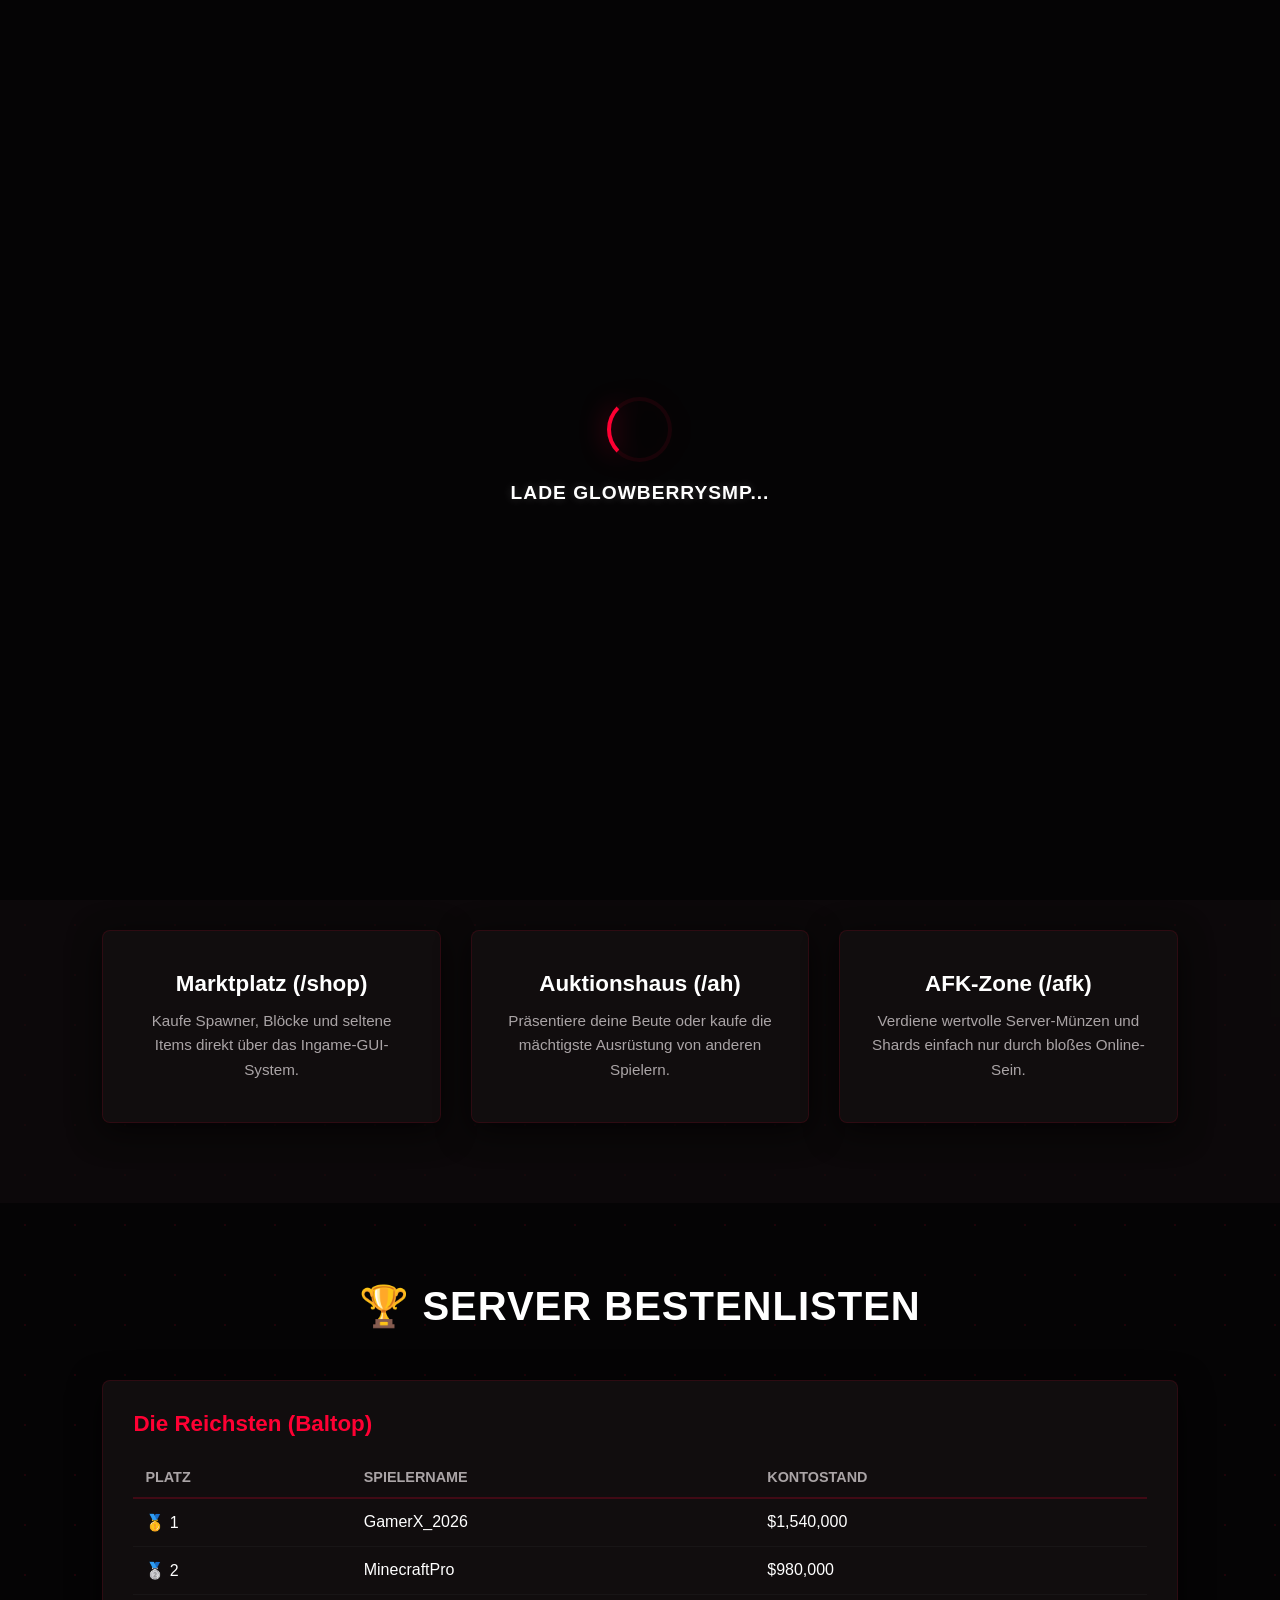
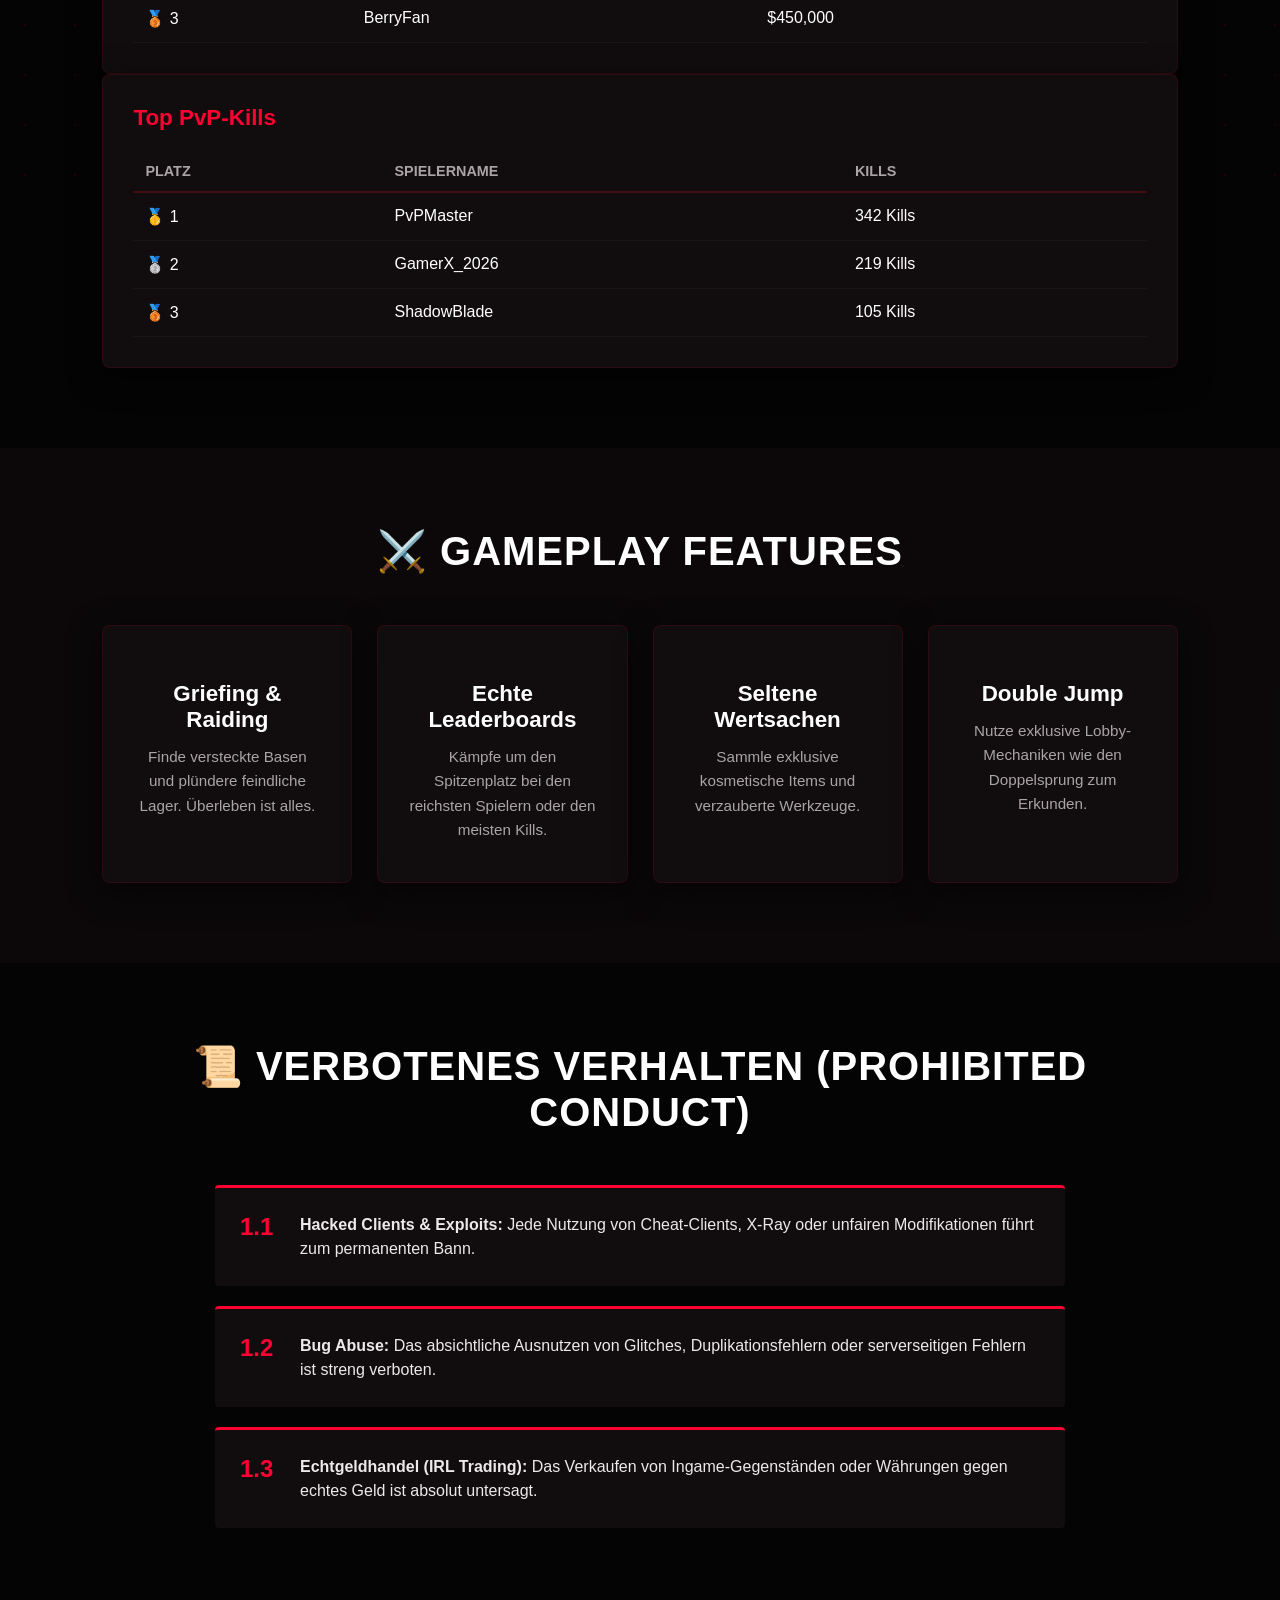
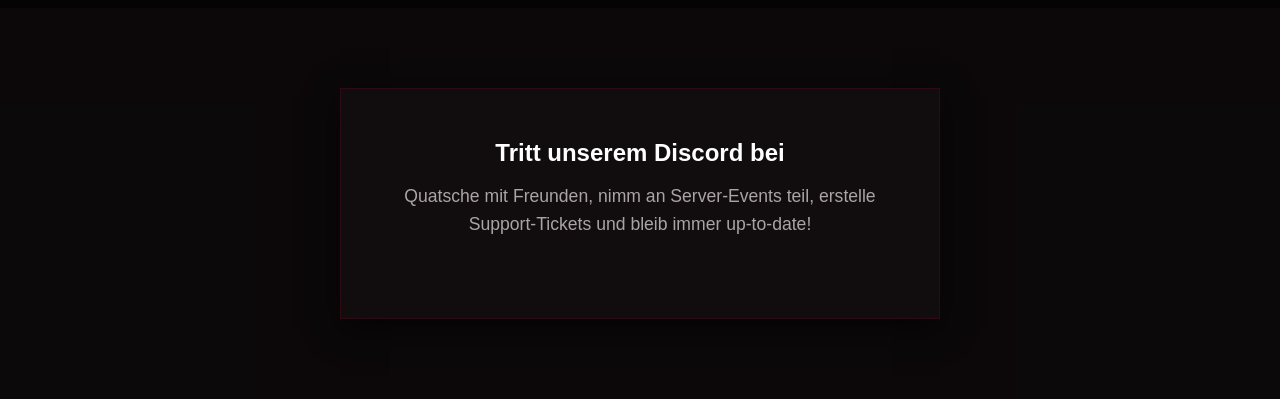
==== commit 8cde2630: "Update index.html" ====
--- a/index.html
+++ b/index.html
@@ -9,6 +9,18 @@
     <link rel="stylesheet" href="https://cloudflare.com">
 </head>
 <body>
+
+    <!-- 🔥 REPARIERTER GAMING LOADING SCREEN MIT BLITZ-START & TIMER -->
+    <div id="loading-screen">
+        <div class="loader-container">
+            <div class="glow-spinner"></div>
+            <div class="loader-text">Lade GlowBerrySMP...</div>
+            <!-- Rotes Fehler-Feld bei langsamer Verbindung -->
+            <div id="loader-error-text" style="color: #ff0033; font-weight: bold; margin-top: 25px; font-size: 0.95rem; text-transform: uppercase; letter-spacing: 1px; display: none; text-shadow: 0 0 10px rgba(255, 0, 51, 0.3);">
+                ⚠️ Internet-Verbindung zu langsam? Bitte lade die Seite neu!
+            </div>
+        </div>
+    </div>
 
     <div class="bg-animation"></div>
 
@@ -181,18 +193,3 @@
             <i class="fab fa-discord fa-4x" style="color: #5865F2; margin-bottom: 20px; filter: drop-shadow(0 0 15px rgba(88,101,242,0.4));"></i>
             <h2>Tritt unserem Discord bei</h2>
             <p style="margin: 15px 0 30px; color: var(--text-muted); font-size: 1.1rem;">Quatsche mit Freunden, nimm an Server-Events teil, erstelle Support-Tickets und bleib immer up-to-date!</p>
-            <a href="https://discord.gg" target="_blank" class="discord-btn" style="font-size: 1.2rem; padding: 15px 40px;">Jetzt Server betreten</a>
-        </div>
-    </section>
-
-    <footer>
-        <p>&copy; 2026 GlowBerrySMP. Wir stehen in keinerlei Verbindung mit Mojang AB. | <a href="#">Datenschutz</a></p>
-    </footer>
-
-    <script>
-        let currentJavaIP = "://minefort.com";
-        let currentBedrockIP = "://minefort.com:19132";
-        let currentBedrockPort = "19132";
-
-        window.addEventListener('DOMContentLoaded', () => {
-            const savedBanner = localStorage.getItem('globalAnnouncement');
